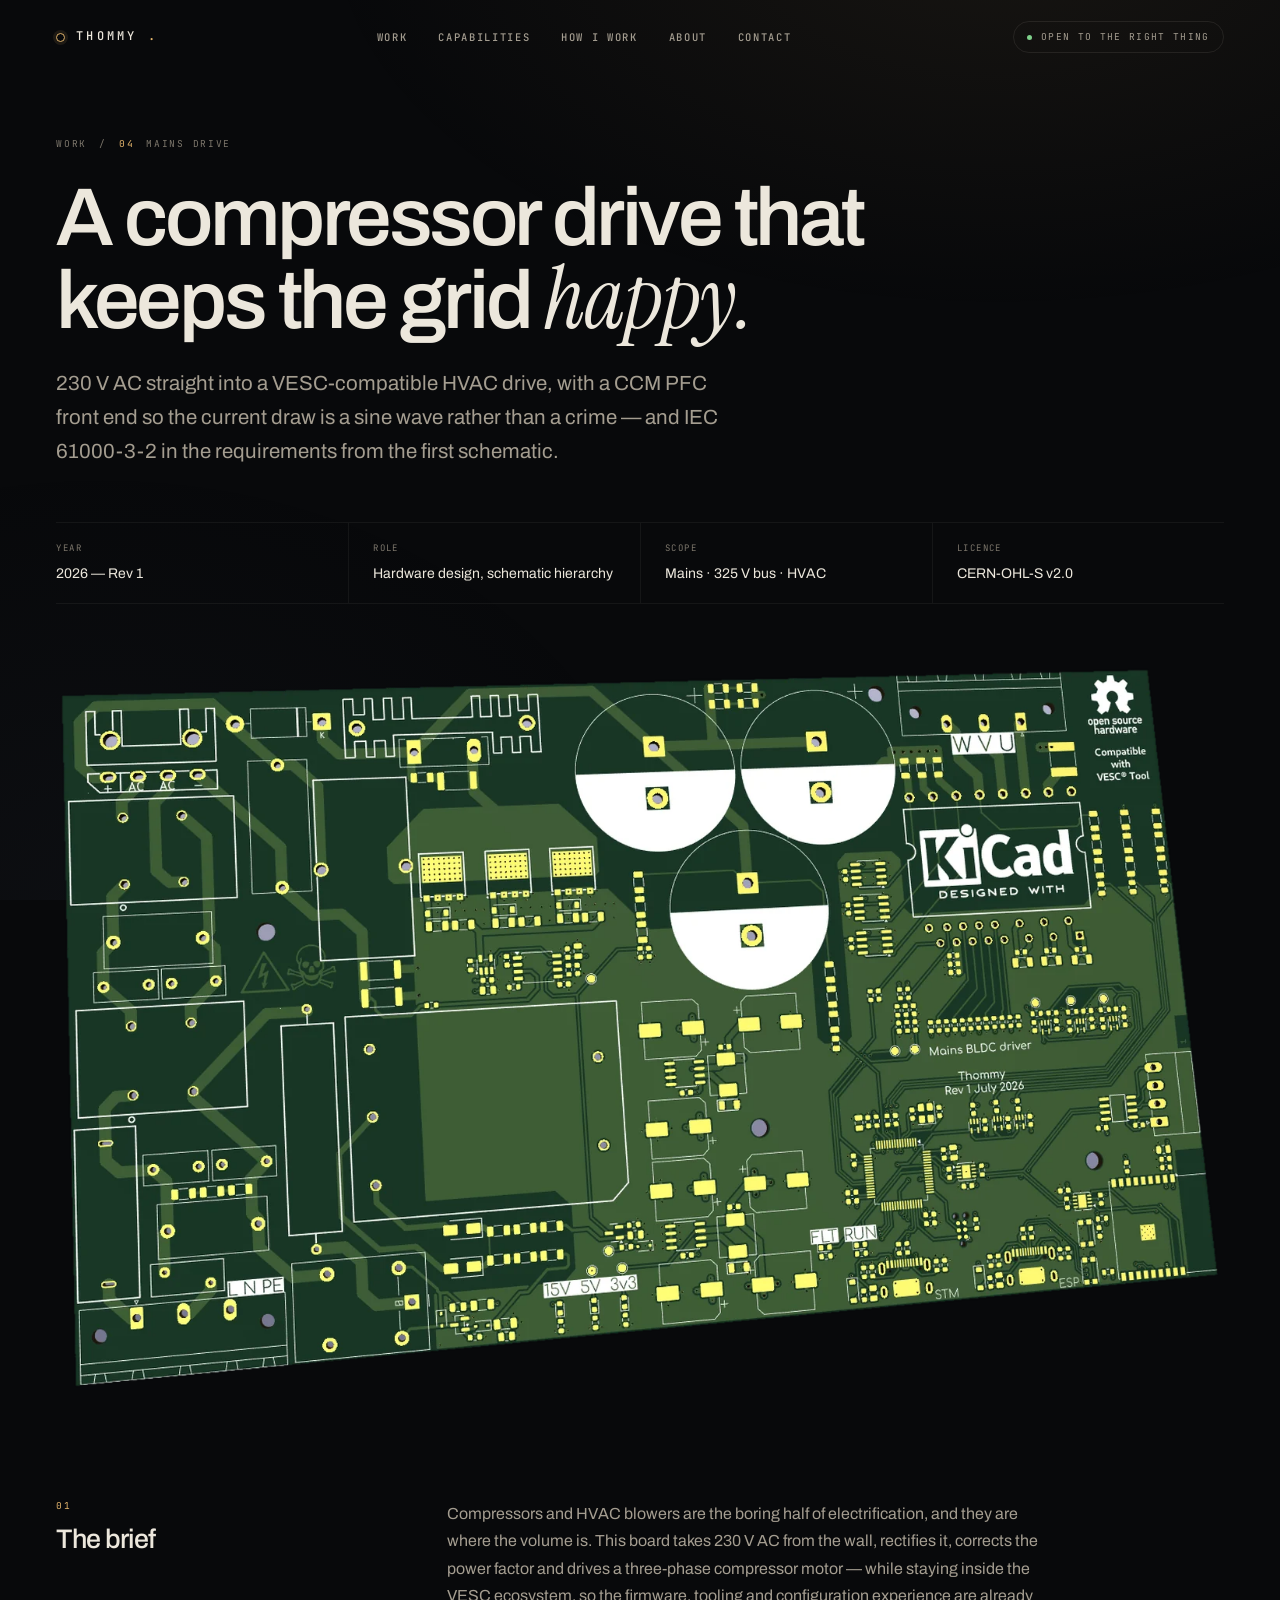
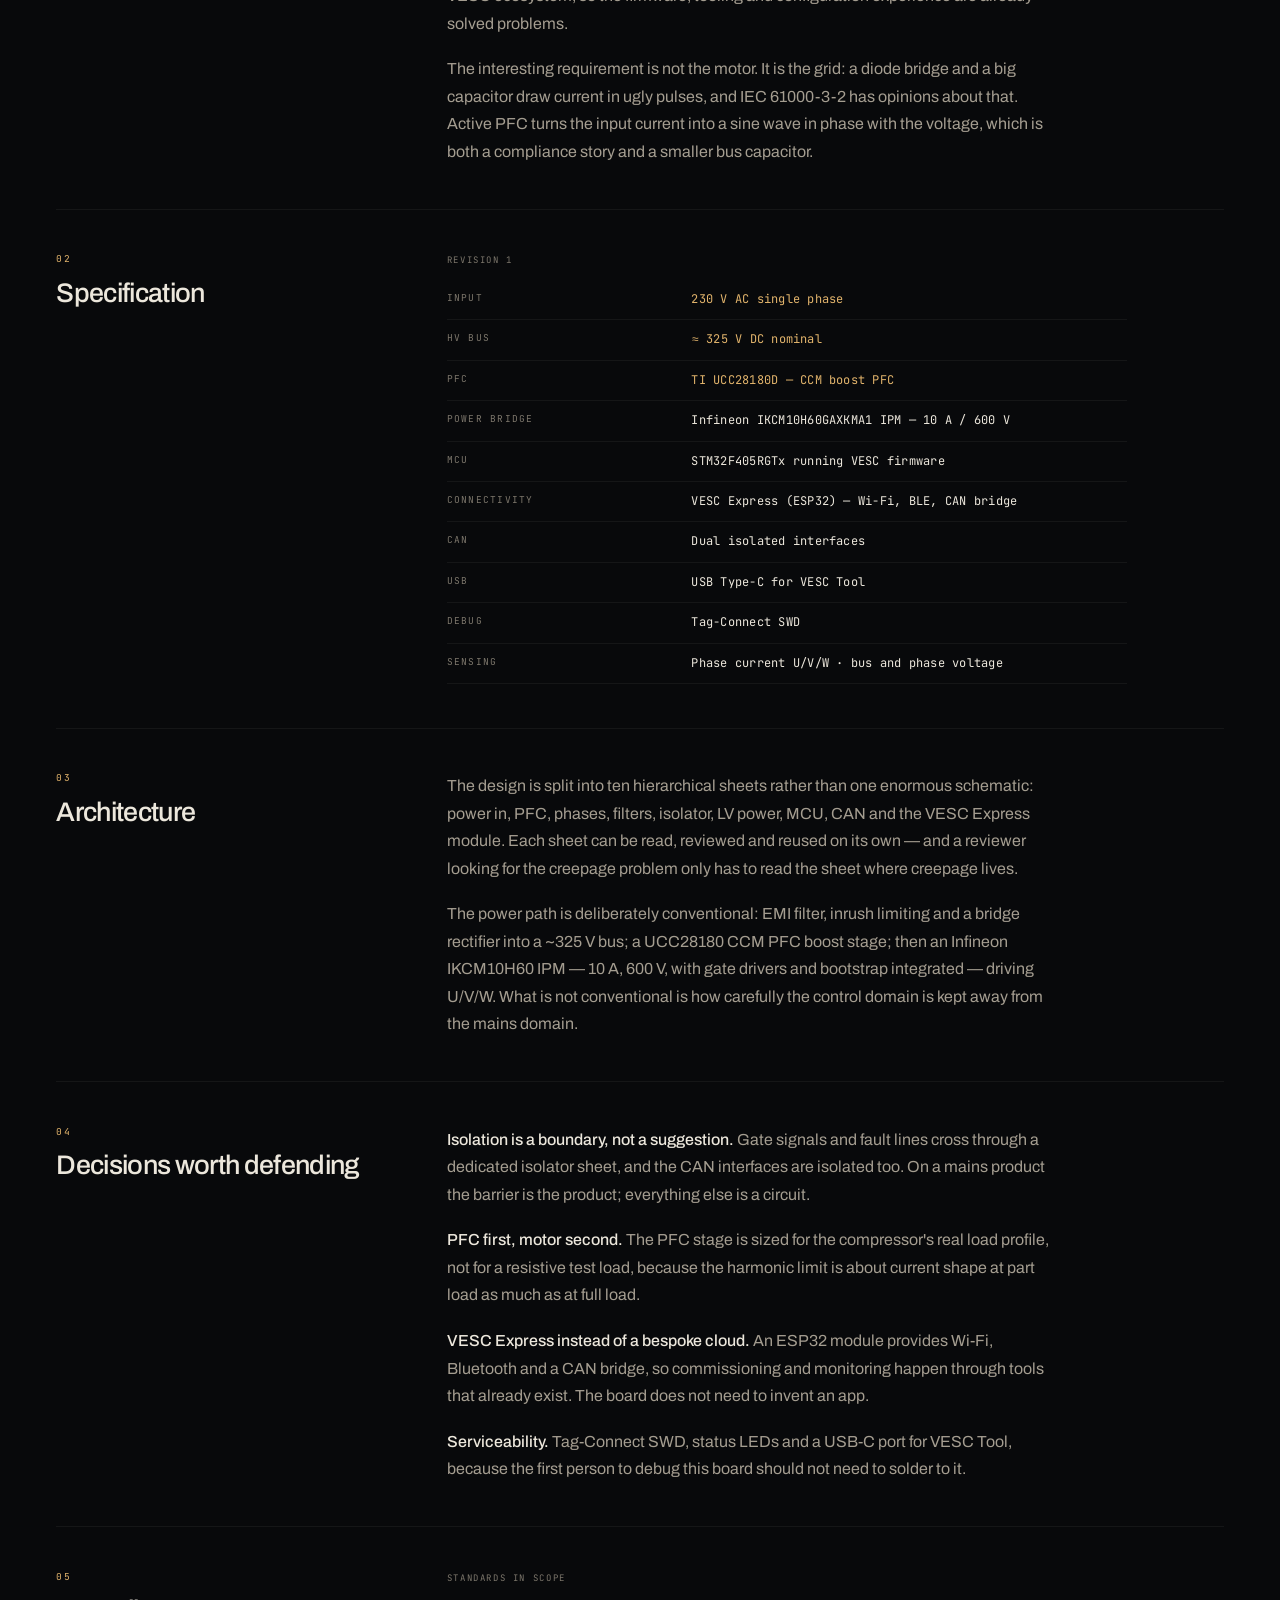
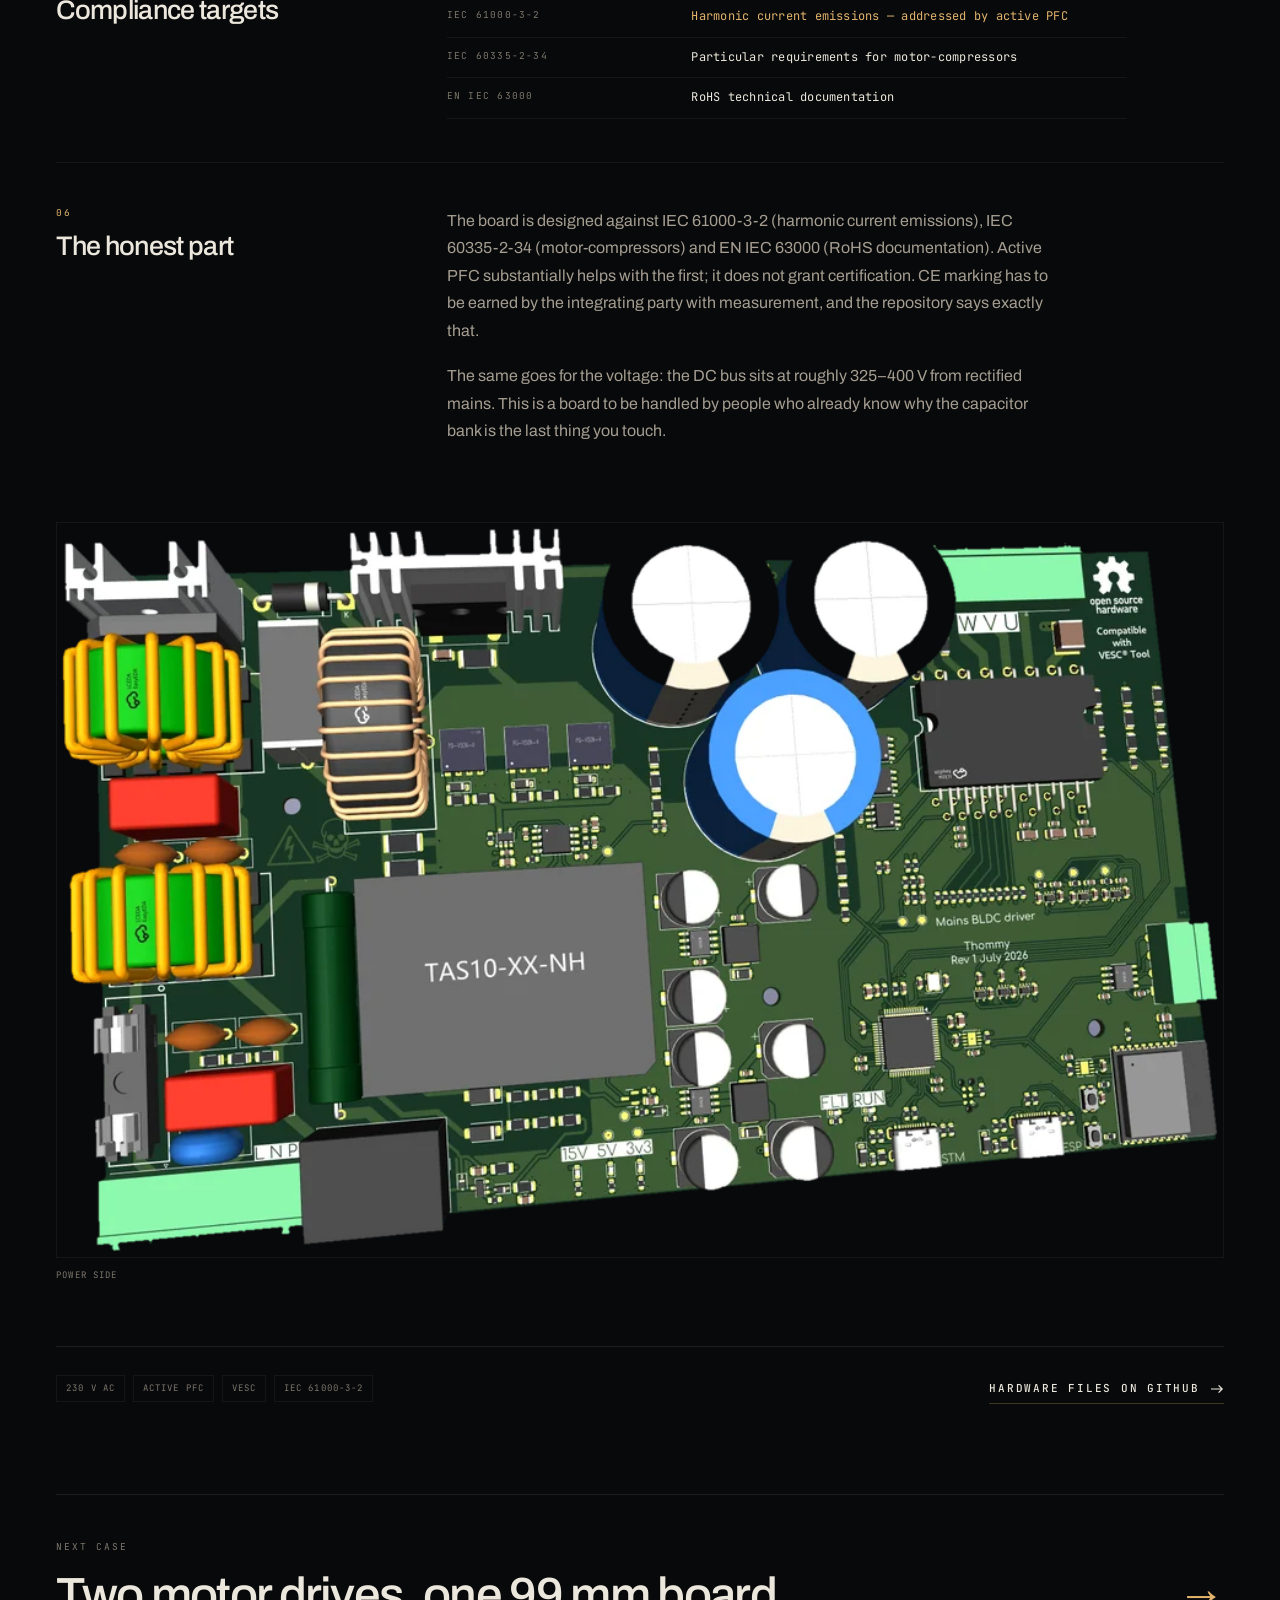
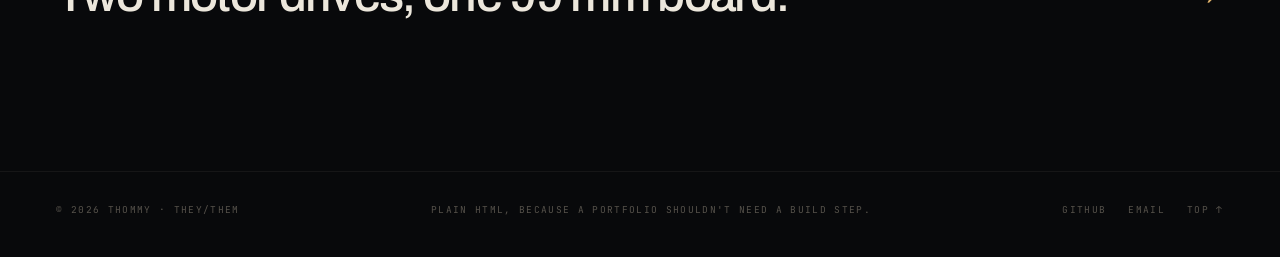
==== projects/compressor-controller.html @ ad559c2b "Build the portfolio: obsidian & gold, six case studies Static GitHub Pages site with a single design" ====
<!DOCTYPE html>
<html lang="en">
<head>
<meta charset="utf-8">
<meta name="viewport" content="width=device-width, initial-scale=1">
<title>CompressorController — 230 V AC VESC-compatible HVAC drive · Thommy</title>
<meta name="description" content="A mains-powered, VESC-compatible three-phase motor driver with active PFC, isolated gate signals and dual isolated CAN, designed against IEC 61000-3-2.">
<meta name="author" content="Thommy">
<meta name="theme-color" content="#08090b">
<meta property="og:type" content="article">
<meta property="og:title" content="CompressorController — 230 V AC VESC-compatible HVAC drive · Thommy">
<meta property="og:description" content="A mains-powered, VESC-compatible three-phase motor driver with active PFC, isolated gate signals and dual isolated CAN, designed against IEC 61000-3-2.">
<meta property="og:image" content="../assets/img/ganymede-iso-1100.webp">
<meta name="twitter:card" content="summary_large_image">
<link rel="icon" href="../assets/favicon.svg" type="image/svg+xml">
<link rel="preload" href="../assets/fonts/Archivo-100_900-normal.woff2" as="font" type="font/woff2" crossorigin>
<link rel="preload" href="../assets/fonts/JetBrainsMono-400-normal.woff2" as="font" type="font/woff2" crossorigin>
<link rel="stylesheet" href="../assets/css/style.css">
<script>document.documentElement.classList.add("js");</script>
</head>
<body>
<a class="skip" href="#body">Skip to the content</a>

<header class="site-head" data-stuck="false" data-open="false">
  <div class="wrap head-inner">
    <a class="brand" href="../index.html" aria-label="Thommy, home">
      <span class="via" aria-hidden="true"></span>
      Thommy<span class="dot">.</span>
    </a>
      <nav class="nav" id="primary-nav" aria-label="Primary">
        <a href="../index.html#work">Work</a>
        <a href="../index.html#capabilities">Capabilities</a>
        <a href="../index.html#process">How I work</a>
        <a href="../index.html#about">About</a>
        <a href="../index.html#contact">Contact</a>
      </nav>
    <span class="head-status"><span class="pulse" aria-hidden="true"></span>Open to the right thing</span>
    <button class="nav-toggle" aria-label="Menu" aria-expanded="false" aria-controls="primary-nav">
      <span aria-hidden="true"></span>
    </button>
  </div>
</header>

<main id="top" class="case-hero">
  <div class="wrap">
    <p class="crumb"><a href="../index.html#work">Work</a> <span aria-hidden="true">/</span> <i>04</i> <span>Mains drive</span></p>
    <h1>A compressor drive that<br>keeps the grid <em class="serif">happy.</em></h1>
    <p class="lede">230 V AC straight into a VESC-compatible HVAC drive, with a CCM PFC front end so the current draw is a sine wave rather than a crime — and IEC 61000-3-2 in the requirements from the first schematic.</p>
    <dl class="case-meta">
        <div><dt>Year</dt><dd>2026 — Rev 1</dd></div>
        <div><dt>Role</dt><dd>Hardware design, schematic hierarchy</dd></div>
        <div><dt>Scope</dt><dd>Mains · 325 V bus · HVAC</dd></div>
        <div><dt>Licence</dt><dd>CERN-OHL-S v2.0</dd></div>
    </dl>
  </div>
  <div class="wrap case-hero-media">
    <img src="../assets/img/compressor-front-950.webp"
             srcset="../assets/img/compressor-front-950.webp 950w, ../assets/img/compressor-front-1500.webp 1500w"
             sizes="(max-width: 860px) 92vw, 84vw" width="1500" height="935" alt="The compressor controller: green PCB with an intelligent power module, PFC inductor, film capacitors and a large bus capacitor bank." loading="lazy">
  </div>

  <div class="wrap case-body" id="body">

      <section class="case-grid" data-reveal>
        <h2><span class="n">01</span>The brief</h2>
        <div class="prose">

          <p>Compressors and HVAC blowers are the boring half of electrification, and they are where the volume is. This board takes 230 V AC from the wall, rectifies it, corrects the power factor and drives a three-phase compressor motor — while staying inside the VESC ecosystem, so the firmware, tooling and configuration experience are already solved problems.</p>
          <p>The interesting requirement is not the motor. It is the grid: a diode bridge and a big capacitor draw current in ugly pulses, and IEC 61000-3-2 has opinions about that. Active PFC turns the input current into a sine wave in phase with the voltage, which is both a compliance story and a smaller bus capacitor.</p>
        
        </div>
      </section>
      <section class="case-grid" data-reveal>
        <h2><span class="n">02</span>Specification</h2>
        <div>
          <table class="table">
            <caption>Revision 1</caption>
            <tbody>
            <tr><th scope="row">Input</th><td class="num">230 V AC single phase</td></tr>
            <tr><th scope="row">HV bus</th><td class="num">≈ 325 V DC nominal</td></tr>
            <tr><th scope="row">PFC</th><td class="num">TI UCC28180D — CCM boost PFC</td></tr>
            <tr><th scope="row">Power bridge</th><td>Infineon IKCM10H60GAXKMA1 IPM — 10 A / 600 V</td></tr>
            <tr><th scope="row">MCU</th><td>STM32F405RGTx running VESC firmware</td></tr>
            <tr><th scope="row">Connectivity</th><td>VESC Express (ESP32) — Wi-Fi, BLE, CAN bridge</td></tr>
            <tr><th scope="row">CAN</th><td>Dual isolated interfaces</td></tr>
            <tr><th scope="row">USB</th><td>USB Type-C for VESC Tool</td></tr>
            <tr><th scope="row">Debug</th><td>Tag-Connect SWD</td></tr>
            <tr><th scope="row">Sensing</th><td>Phase current U/V/W · bus and phase voltage</td></tr>
            </tbody>
          </table>
        </div>
      </section>
      <section class="case-grid" data-reveal>
        <h2><span class="n">03</span>Architecture</h2>
        <div class="prose">

          <p>The design is split into ten hierarchical sheets rather than one enormous schematic: power in, PFC, phases, filters, isolator, LV power, MCU, CAN and the VESC Express module. Each sheet can be read, reviewed and reused on its own — and a reviewer looking for the creepage problem only has to read the sheet where creepage lives.</p>
          <p>The power path is deliberately conventional: EMI filter, inrush limiting and a bridge rectifier into a ~325 V bus; a UCC28180 CCM PFC boost stage; then an Infineon IKCM10H60 IPM — 10 A, 600 V, with gate drivers and bootstrap integrated — driving U/V/W. What is not conventional is how carefully the control domain is kept away from the mains domain.</p>
        
        </div>
      </section>
      <section class="case-grid" data-reveal>
        <h2><span class="n">04</span>Decisions worth defending</h2>
        <div class="prose">

          <p><strong>Isolation is a boundary, not a suggestion.</strong> Gate signals and fault lines cross through a dedicated isolator sheet, and the CAN interfaces are isolated too. On a mains product the barrier is the product; everything else is a circuit.</p>
          <p><strong>PFC first, motor second.</strong> The PFC stage is sized for the compressor's real load profile, not for a resistive test load, because the harmonic limit is about current shape at part load as much as at full load.</p>
          <p><strong>VESC Express instead of a bespoke cloud.</strong> An ESP32 module provides Wi-Fi, Bluetooth and a CAN bridge, so commissioning and monitoring happen through tools that already exist. The board does not need to invent an app.</p>
          <p><strong>Serviceability.</strong> Tag-Connect SWD, status LEDs and a USB-C port for VESC Tool, because the first person to debug this board should not need to solder to it.</p>
        
        </div>
      </section>
      <section class="case-grid" data-reveal>
        <h2><span class="n">05</span>Compliance targets</h2>
        <div>
          <table class="table">
            <caption>Standards in scope</caption>
            <tbody>
            <tr><th scope="row">IEC 61000-3-2</th><td class="num">Harmonic current emissions — addressed by active PFC</td></tr>
            <tr><th scope="row">IEC 60335-2-34</th><td>Particular requirements for motor-compressors</td></tr>
            <tr><th scope="row">EN IEC 63000</th><td>RoHS technical documentation</td></tr>
            </tbody>
          </table>
        </div>
      </section>
      <section class="case-grid" data-reveal>
        <h2><span class="n">06</span>The honest part</h2>
        <div class="prose">

          <p>The board is designed against IEC 61000-3-2 (harmonic current emissions), IEC 60335-2-34 (motor-compressors) and EN IEC 63000 (RoHS documentation). Active PFC substantially helps with the first; it does not grant certification. CE marking has to be earned by the integrating party with measurement, and the repository says exactly that.</p>
          <p>The same goes for the voltage: the DC bus sits at roughly 325–400 V from rectified mains. This is a board to be handled by people who already know why the capacitor bank is the last thing you touch.</p>
        
        </div>
      </section>
    <div class="figures">
            <figure class="figure figure--wide">
              <img src="../assets/img/compressor-back-950.webp"
                   srcset="../assets/img/compressor-back-950.webp 950w, ../assets/img/compressor-back-1500.webp 1500w"
                   sizes="(max-width: 860px) 92vw, 60vw" width="1500" height="944" alt="The power side: PFC inductor, film capacitors, IPM heatspreader and the bus capacitor bank." loading="lazy">
              <figcaption>Power side</figcaption>
            </figure>
    </div>

    <div class="case-foot">
      <div class="tags"><span class="tag">230 V AC</span><span class="tag">Active PFC</span><span class="tag">VESC</span><span class="tag">IEC 61000-3-2</span></div>
      <div><a class="arrow" href="https://github.com/NovaPrime18/CompressorController" target="_blank" rel="noopener">Hardware files on GitHub <svg width="14" height="10" viewBox="0 0 14 10" fill="none" aria-hidden="true"><path d="M1 5h11M8.6 1.4 12.2 5l-3.6 3.6" stroke="currentColor" stroke-width="1.2"/></svg></a></div>
    </div>
  </div>

  <div class="wrap">
    <a class="next-case" href="twin-gan.html">
      <span class="k">Next case</span>
      <span class="t"><span>Two motor drives, one 99 mm board.</span><span aria-hidden="true">→</span></span>
    </a>
  </div>
</main>

<footer class="site-foot">
  <div class="wrap foot-inner">
    <span>© 2026 Thommy · they/them</span>
    <span>Plain HTML, because a portfolio shouldn't need a build step.</span>
    <nav class="foot-links" aria-label="Footer">
      <a href="https://github.com/NovaPrime18" target="_blank" rel="noopener">GitHub</a>
      <a href="mailto:novaprime18@gmail.com">Email</a>
      <a href="#top">Top ↑</a>
    </nav>
  </div>
</footer>

<script src="../assets/js/main.js" defer></script>
</body>
</html>
---- assets/css/style.css ----
/* ==========================================================================
   Thommy — power electronics portfolio
   Obsidian & gold. Plain CSS, no build step.
   ========================================================================== */

@font-face {
  font-family: "Archivo";
  src: url("../fonts/Archivo-100_900-normal.woff2") format("woff2");
  font-weight: 100 900;
  font-style: normal;
  font-display: swap;
}
@font-face {
  font-family: "Instrument Serif";
  src: url("../fonts/InstrumentSerif-400-italic.woff2") format("woff2");
  font-weight: 400;
  font-style: italic;
  font-display: swap;
}
@font-face {
  font-family: "JetBrains Mono";
  src: url("../fonts/JetBrainsMono-400-normal.woff2") format("woff2");
  font-weight: 400;
  font-style: normal;
  font-display: swap;
}
@font-face {
  font-family: "JetBrains Mono";
  src: url("../fonts/JetBrainsMono-500-normal.woff2") format("woff2");
  font-weight: 500;
  font-style: normal;
  font-display: swap;
}

/* ---- tokens ------------------------------------------------------------- */
:root {
  --ink: #08090b;
  --ink-2: #0b0d11;
  --panel: #0e1116;
  --panel-2: #12161c;
  --text: #ece7dc;
  --muted: #a49d90;
  --dim: #7d776c;
  --gold: #e2b46c;
  --gold-hi: #f7e3b6;
  --gold-lo: #a8793a;
  --line: rgba(236, 231, 220, 0.09);
  --line-2: rgba(236, 231, 220, 0.06);
  --line-gold: rgba(226, 180, 108, 0.26);

  --sans: "Archivo", "Helvetica Neue", Helvetica, Arial, sans-serif;
  --serif: "Instrument Serif", "Iowan Old Style", Georgia, serif;
  --mono: "JetBrains Mono", ui-monospace, "SF Mono", Menlo, Consolas, monospace;

  --wrap: 1280px;
  --pad: clamp(20px, 4.4vw, 60px);
  --section: clamp(64px, 8.2vw, 108px);
  --ease: cubic-bezier(0.22, 0.61, 0.24, 1);
}

/* ---- reset -------------------------------------------------------------- */
*,
*::before,
*::after { box-sizing: border-box; }

html {
  -webkit-text-size-adjust: 100%;
  scroll-behavior: smooth;
  scroll-padding-top: 96px;
}

body {
  margin: 0;
  background: var(--ink);
  color: var(--text);
  font-family: var(--sans);
  font-size: 17px;
  line-height: 1.62;
  font-weight: 400;
  -webkit-font-smoothing: antialiased;
  text-rendering: optimizeLegibility;
  overflow-x: hidden;
}

/* faint warm vignette so the black never reads as flat #000 */
body::before {
  content: "";
  position: fixed;
  inset: 0;
  pointer-events: none;
  z-index: 0;
  background:
    radial-gradient(1100px 620px at 78% -8%, rgba(226, 180, 108, 0.07), transparent 62%),
    radial-gradient(900px 700px at 8% 102%, rgba(120, 132, 160, 0.05), transparent 65%);
}

img { display: block; max-width: 100%; height: auto; }
a { color: inherit; text-decoration: none; }
button { font: inherit; color: inherit; background: none; border: 0; cursor: pointer; }

::selection { background: rgba(226, 180, 108, 0.28); color: #fff; }

:focus-visible {
  outline: 1px solid var(--gold);
  outline-offset: 4px;
}

/* ---- layout ------------------------------------------------------------- */
.wrap {
  width: 100%;
  max-width: calc(var(--wrap) + var(--pad) * 2);
  margin-inline: auto;
  padding-inline: var(--pad);
  position: relative;
  z-index: 1;
}

.skip {
  position: absolute;
  left: -9999px;
  top: 0;
  padding: 12px 18px;
  background: var(--gold);
  color: #130d03;
  z-index: 100;
  font: 500 12px/1 var(--mono);
  letter-spacing: 0.1em;
  text-transform: uppercase;
}
.skip:focus { left: 12px; top: 12px; }

/* ---- type --------------------------------------------------------------- */
.eyebrow {
  display: flex;
  align-items: center;
  gap: 12px;
  margin: 0;
  font-family: var(--mono);
  font-size: 10.5px;
  font-weight: 500;
  letter-spacing: 0.2em;
  text-transform: uppercase;
  color: var(--gold);
}
.eyebrow .dash {
  width: 26px;
  height: 1px;
  background: var(--line-gold);
  flex: none;
}

h1,
.h1 {
  margin: 0;
  font-size: clamp(3.1rem, 8.6vw, 8.2rem);
  line-height: 0.9;
  font-weight: 560;
  letter-spacing: -0.045em;
}

h2,
.h2 {
  margin: 0;
  font-size: clamp(2.1rem, 4.4vw, 3.9rem);
  line-height: 1.02;
  font-weight: 540;
  letter-spacing: -0.035em;
}

h3,
.h3 {
  margin: 0;
  font-size: clamp(1.55rem, 2.5vw, 2.3rem);
  line-height: 1.08;
  font-weight: 540;
  letter-spacing: -0.028em;
}

.serif {
  font-family: var(--serif);
  font-style: italic;
  font-weight: 400;
  letter-spacing: -0.01em;
}
.h1 .serif,
.h2 .serif,
.case-hero h1 .serif { font-size: 1.05em; }

.lede {
  margin: 0;
  color: var(--muted);
  font-size: clamp(1rem, 1.35vw, 1.15rem);
  line-height: 1.66;
  max-width: 56ch;
}

.mono {
  font-family: var(--mono);
  font-size: 11px;
  letter-spacing: 0.14em;
  text-transform: uppercase;
  color: var(--dim);
}

/* ---- links & buttons ---------------------------------------------------- */
.arrow {
  display: inline-flex;
  align-items: center;
  gap: 10px;
  font-family: var(--mono);
  font-size: 11px;
  font-weight: 500;
  letter-spacing: 0.16em;
  text-transform: uppercase;
  color: var(--text);
  padding-bottom: 5px;
  border-bottom: 1px solid var(--line-gold);
  transition: color 0.35s var(--ease), border-color 0.35s var(--ease);
}
.arrow svg { transition: transform 0.35s var(--ease); }
.arrow:hover { color: var(--gold-hi); border-color: var(--gold); }
.arrow:hover svg { transform: translateX(4px); }

.btn {
  display: inline-flex;
  align-items: center;
  gap: 14px;
  padding: 15px 24px;
  font-family: var(--mono);
  font-size: 11px;
  font-weight: 500;
  letter-spacing: 0.16em;
  text-transform: uppercase;
  border: 1px solid var(--line-gold);
  color: var(--text);
  background: linear-gradient(180deg, rgba(226, 180, 108, 0.09), rgba(226, 180, 108, 0.02));
  transition: border-color 0.35s var(--ease), background 0.35s var(--ease), color 0.35s var(--ease);
}
.btn:hover {
  border-color: var(--gold);
  background: linear-gradient(180deg, rgba(226, 180, 108, 0.18), rgba(226, 180, 108, 0.05));
  color: var(--gold-hi);
}
.btn--ghost {
  border-color: var(--line);
  background: transparent;
  color: var(--muted);
}
.btn--ghost:hover { border-color: var(--line-gold); color: var(--text); background: rgba(226, 180, 108, 0.04); }

/* ---- header ------------------------------------------------------------- */
.site-head {
  position: fixed;
  inset: 0 0 auto 0;
  z-index: 50;
  transition: background 0.4s var(--ease), border-color 0.4s var(--ease), backdrop-filter 0.4s;
  border-bottom: 1px solid transparent;
}
.site-head[data-stuck="true"] {
  background: rgba(8, 9, 11, 0.78);
  backdrop-filter: blur(14px) saturate(120%);
  -webkit-backdrop-filter: blur(14px) saturate(120%);
  border-bottom-color: var(--line-2);
}
.head-inner {
  display: flex;
  align-items: center;
  justify-content: space-between;
  gap: 24px;
  height: 74px;
}
.brand {
  display: inline-flex;
  align-items: center;
  gap: 11px;
  font-family: var(--mono);
  font-size: 12px;
  font-weight: 500;
  letter-spacing: 0.26em;
  text-transform: uppercase;
  color: var(--text);
}
.brand .via {
  width: 9px;
  height: 9px;
  border-radius: 50%;
  border: 1.5px solid var(--gold);
  box-shadow: 0 0 0 3px rgba(226, 180, 108, 0.1);
  flex: none;
}
.brand span.dot { color: var(--gold); letter-spacing: 0; }

.nav {
  display: flex;
  align-items: center;
  gap: clamp(18px, 2.4vw, 34px);
}
.nav a {
  font-family: var(--mono);
  font-size: 10.5px;
  font-weight: 500;
  letter-spacing: 0.16em;
  text-transform: uppercase;
  color: var(--muted);
  transition: color 0.3s var(--ease);
  position: relative;
}
.nav a::after {
  content: "";
  position: absolute;
  left: 0;
  right: 100%;
  bottom: -6px;
  height: 1px;
  background: var(--gold);
  transition: right 0.35s var(--ease);
}
.nav a:hover { color: var(--text); }
.nav a:hover::after { right: 0; }

.head-status {
  display: inline-flex;
  align-items: center;
  gap: 9px;
  padding: 7px 13px;
  border: 1px solid var(--line);
  border-radius: 999px;
  font-family: var(--mono);
  font-size: 9.5px;
  letter-spacing: 0.14em;
  text-transform: uppercase;
  color: var(--muted);
  white-space: nowrap;
}
.head-status .pulse {
  width: 5px;
  height: 5px;
  border-radius: 50%;
  background: #7fd18b;
  box-shadow: 0 0 0 0 rgba(127, 209, 139, 0.6);
  animation: pulse 3.2s infinite;
  flex: none;
}
@keyframes pulse {
  0% { box-shadow: 0 0 0 0 rgba(127, 209, 139, 0.5); }
  70% { box-shadow: 0 0 0 7px rgba(127, 209, 139, 0); }
  100% { box-shadow: 0 0 0 0 rgba(127, 209, 139, 0); }
}

.nav-toggle {
  display: none;
  width: 40px;
  height: 40px;
  align-items: center;
  justify-content: center;
  border: 1px solid var(--line);
}
.nav-toggle span {
  display: block;
  width: 16px;
  height: 1px;
  background: var(--text);
  position: relative;
}
.nav-toggle span::before,
.nav-toggle span::after {
  content: "";
  position: absolute;
  left: 0;
  width: 16px;
  height: 1px;
  background: var(--text);
}
.nav-toggle span::before { top: -5px; }
.nav-toggle span::after { top: 5px; }

/* ---- hero --------------------------------------------------------------- */
.hero {
  position: relative;
  padding-top: clamp(110px, 15vh, 150px);
  padding-bottom: clamp(40px, 6vw, 70px);
  overflow: clip;
}
.hero-grid {
  display: grid;
  grid-template-columns: minmax(0, 1.02fr) minmax(0, 0.98fr);
  align-items: center;
  gap: clamp(30px, 5vw, 70px);
}
.hero-copy { position: relative; z-index: 2; }
.hero h1 { margin-top: clamp(22px, 3vw, 34px); }
.hero h1 .line { display: block; }
.hero .lede {
  margin-top: clamp(24px, 3vw, 34px);
  max-width: 44ch;
  color: #b6afa2;
}
.hero-cta {
  display: flex;
  flex-wrap: wrap;
  align-items: center;
  gap: 14px;
  margin-top: clamp(30px, 3.6vw, 42px);
}
.hero-note {
  margin-top: clamp(34px, 4vw, 48px);
  display: flex;
  align-items: center;
  gap: 14px;
  font-family: var(--mono);
  font-size: 10px;
  letter-spacing: 0.16em;
  text-transform: uppercase;
  color: var(--dim);
}
.hero-note { flex-wrap: wrap; row-gap: 8px; }
.hero-note .bar { width: 1px; height: 24px; background: var(--line); }

.hero-art {
  position: relative;
  min-width: 0;
  width: 100%;
  isolation: isolate;
}
.hero-art::before {
  content: "";
  position: absolute;
  inset: -6% -10%;
  background:
    radial-gradient(closest-side at 56% 44%, rgba(226, 180, 108, 0.16), transparent 70%),
    radial-gradient(closest-side at 40% 70%, rgba(90, 120, 160, 0.10), transparent 72%);
  filter: blur(18px);
  z-index: -1;
}
.hero-art img {
  width: 100%;
  max-width: min(640px, 100%);
  height: auto;
  margin-inline: auto;
  filter: saturate(1.06) contrast(1.05) drop-shadow(0 40px 70px rgba(0, 0, 0, 0.6));
  animation: float 14s ease-in-out infinite;
}
@keyframes float {
  0%, 100% { transform: translate3d(0, 0, 0) rotate(-0.3deg); }
  50% { transform: translate3d(0, -12px, 0) rotate(0.4deg); }
}
.hero-art-wrap {
  display: grid;
  min-width: 0;
  align-self: center;
  width: 100%;
}
.hero-caption {
  display: flex;
  justify-content: space-between;
  gap: 16px;
  margin: 14px 0 0;
  padding-top: 12px;
  border-top: 1px solid var(--line-2);
  font-family: var(--mono);
  font-size: 9px;
  letter-spacing: 0.14em;
  text-transform: uppercase;
  color: var(--dim);
}
.hero-caption b { color: var(--gold); font-weight: 500; }

/* ---- parts strip -------------------------------------------------------- */
.parts {
  border-top: 1px solid var(--line-2);
  border-bottom: 1px solid var(--line-2);
  padding: 16px 0;
  overflow: hidden;
  margin-top: clamp(30px, 5vw, 56px);
}
.parts-track {
  display: flex;
  gap: 0;
  width: max-content;
  animation: slide 46s linear infinite;
}
  .parts-track span {
  font-family: var(--mono);
  font-size: 10px;
  letter-spacing: 0.2em;
  text-transform: uppercase;
  color: #6d675d;
  padding: 0 26px;
  position: relative;
  white-space: nowrap;
}
.parts-track span::after {
  content: "";
  position: absolute;
  right: 0;
  top: 50%;
  width: 3px;
  height: 3px;
  background: var(--line-gold);
  border-radius: 50%;
  transform: translateY(-50%);
}
.parts:hover .parts-track { animation-play-state: paused; }
@keyframes slide {
  from { transform: translateX(0); }
  to { transform: translateX(-50%); }
}

/* ---- stats -------------------------------------------------------------- */
.stats {
  display: grid;
  grid-template-columns: repeat(4, 1fr);
  border-bottom: 1px solid var(--line-2);
}
.stat {
  padding: clamp(26px, 3.4vw, 40px) 0 clamp(26px, 3.4vw, 40px) clamp(14px, 2vw, 26px);
  border-left: 1px solid var(--line-2);
  display: grid;
  gap: 8px;
  align-content: start;
}
.stat:first-child { border-left: 0; padding-left: 0; }
.stat b {
  font-size: clamp(2rem, 3.6vw, 3.1rem);
  line-height: 1;
  font-weight: 520;
  letter-spacing: -0.04em;
  color: var(--text);
}
.stat b .u {
  font-size: 0.42em;
  letter-spacing: 0.02em;
  color: var(--gold);
  margin-left: 4px;
  font-weight: 500;
}
.stat span {
  font-family: var(--mono);
  font-size: 9.5px;
  letter-spacing: 0.16em;
  text-transform: uppercase;
  color: var(--dim);
}

/* ---- section chrome ----------------------------------------------------- */
.section { padding-block: var(--section); position: relative; }
.sec-head {
  display: grid;
  grid-template-columns: auto 1fr auto;
  align-items: baseline;
  gap: clamp(16px, 3vw, 40px);
  padding-top: 20px;
  border-top: 1px solid var(--line);
  margin-bottom: clamp(22px, 3vw, 38px);
}
.sec-num {
  font-family: var(--mono);
  font-size: 10px;
  letter-spacing: 0.2em;
  color: var(--gold);
}
.sec-note {
  font-family: var(--mono);
  font-size: 9.5px;
  letter-spacing: 0.16em;
  text-transform: uppercase;
  color: var(--dim);
  text-align: right;
}

/* ---- projects ----------------------------------------------------------- */
.project {
  display: grid;
  grid-template-columns: repeat(12, 1fr);
  gap: clamp(20px, 4vw, 60px);
  align-items: center;
  padding-block: clamp(22px, 3vw, 38px);
}
.project + .project { border-top: 1px solid var(--line-2); }

.project:nth-of-type(odd) .project-media { grid-column: 1 / span 7; }
.project:nth-of-type(even) .project-media { order: 2; grid-column: 6 / span 7; }
.project-media {
  min-width: 0;
  grid-column: 1 / span 7;
  position: relative;
  display: block;
  align-self: center;
}
.project:nth-of-type(odd) .project-body { grid-column: 8 / span 5; }
.project:nth-of-type(even) .project-body { grid-column: 1 / span 5; }

.project-media::before {
  content: "";
  position: absolute;
  inset: 4% 2%;
  background: radial-gradient(closest-side at 50% 52%, rgba(226, 180, 108, 0.13), transparent 72%);
  filter: blur(14px);
  z-index: -1;
  opacity: 0.75;
  transition: opacity 0.6s var(--ease), transform 0.6s var(--ease);
}
.project-media img {
  width: 100%;
  height: auto;
  transition: transform 0.75s var(--ease), filter 0.6s var(--ease);
  filter: saturate(1.02) drop-shadow(0 26px 46px rgba(0, 0, 0, 0.55));
}
.project-media:hover img { transform: scale(1.028); filter: saturate(1.08) brightness(1.04); }
.project-media:hover::before { opacity: 1; transform: scale(1.04); }
.project-media--mask img {
  -webkit-mask-image: radial-gradient(ellipse 68% 66% at 50% 50%, #000 52%, transparent 84%);
  mask-image: radial-gradient(ellipse 68% 66% at 50% 50%, #000 52%, transparent 84%);
}

.project-body { grid-column: 8 / span 5; position: relative; min-width: 0; }
.project-index {
  display: flex;
  align-items: center;
  gap: 14px;
  font-family: var(--mono);
  font-size: 9.5px;
  letter-spacing: 0.18em;
  text-transform: uppercase;
  color: var(--dim);
  margin-bottom: 18px;
}
.project-index i {
  font-style: normal;
  color: var(--gold);
}
.project-index .rule { flex: 1; height: 1px; background: var(--line-2); }

.project h3 { margin: 0 0 16px; }
.project h3 a {
  background-image: linear-gradient(var(--gold), var(--gold));
  background-repeat: no-repeat;
  background-size: 0% 1px;
  background-position: 0 100%;
  transition: background-size 0.5s var(--ease);
}
.project:hover h3 a { background-size: 100% 1px; }

.project p {
  margin: 0 0 22px;
  color: var(--muted);
  font-size: 15.5px;
  line-height: 1.62;
  max-width: 42ch;
}

.spec-line {
  display: flex;
  flex-wrap: wrap;
  gap: 0;
  margin: 0 0 24px;
  padding: 0;
  list-style: none;
  border-top: 1px solid var(--line-2);
}
.spec-line li {
  font-family: var(--mono);
  font-size: 10px;
  letter-spacing: 0.1em;
  text-transform: uppercase;
  color: var(--muted);
  padding: 11px 14px 11px 0;
  margin-right: 14px;
  border-bottom: 1px solid transparent;
  position: relative;
}
.spec-line li + li { border-left: 1px solid var(--line-2); padding-left: 14px; }
.spec-line b { color: var(--gold); font-weight: 500; }

/* ---- also on the bench -------------------------------------------------- */
.also {
  margin-top: 0;
  display: grid;
  grid-template-columns: 1fr 1fr;
  gap: clamp(18px, 3vw, 34px);
  margin-top: clamp(36px, 5vw, 60px);
}
.card {
  position: relative;
  display: grid;
  grid-template-rows: auto 1fr;
  border: 1px solid var(--line-2);
  background: linear-gradient(180deg, rgba(255, 255, 255, 0.018), transparent 40%);
  transition: border-color 0.45s var(--ease), background 0.45s var(--ease);
  overflow: hidden;
}
.card:hover { border-color: var(--line-gold); background: linear-gradient(180deg, rgba(226, 180, 108, 0.05), transparent 45%); }
.card-media {
  position: relative;
  aspect-ratio: 1 / 1;
  overflow: hidden;
}
.card-media img {
  position: absolute;
  inset: 0;
  width: 100%;
  height: 100%;
  object-fit: contain;
  padding: clamp(16px, 2.6vw, 34px);
  transition: transform 0.7s var(--ease);
}

.also-head {
  display: flex;
  align-items: center;
  gap: 18px;
  margin-top: clamp(34px, 4.6vw, 58px);
  padding-top: 22px;
  border-top: 1px solid var(--line);
  font-family: var(--mono);
  font-size: 9.5px;
  letter-spacing: 0.2em;
  text-transform: uppercase;
  color: var(--dim);
}
.also-head::after {
  content: "";
  flex: 1;
  height: 1px;
  background: var(--line-2);
}
.card:hover .card-media img { transform: scale(1.04); }
.card-body { padding: clamp(20px, 2.4vw, 30px); display: grid; gap: 12px; align-content: start; }
.card-body h3 { font-size: clamp(1.3rem, 1.9vw, 1.65rem); }
.card-body p { margin: 0; color: var(--muted); font-size: 14.5px; line-height: 1.6; }
.card-tags { display: flex; flex-wrap: wrap; gap: 8px; margin-top: 4px; }
.tag {
  font-family: var(--mono);
  font-size: 9px;
  letter-spacing: 0.12em;
  text-transform: uppercase;
  color: var(--dim);
  padding: 5px 9px;
  border: 1px solid var(--line-2);
}
.card .arrow { justify-self: start; margin-top: 6px; }

/* ---- capabilities ------------------------------------------------------- */
.caps { list-style: none; margin: 0; padding: 0; border-top: 1px solid var(--line-2); }
.caps li {
  display: grid;
  grid-template-columns: minmax(0, 0.9fr) minmax(0, 2fr);
  gap: clamp(14px, 4vw, 60px);
  padding: clamp(16px, 1.9vw, 22px) 0;
  border-bottom: 1px solid var(--line-2);
  transition: padding-left 0.4s var(--ease), background 0.4s var(--ease);
}
.caps li:hover { padding-left: 14px; background: linear-gradient(90deg, rgba(226, 180, 108, 0.05), transparent 60%); }
.caps .k {
  font-size: clamp(1.05rem, 1.5vw, 1.25rem);
  font-weight: 500;
  letter-spacing: -0.015em;
  color: var(--text);
  display: flex;
  align-items: baseline;
  gap: 12px;
}
.caps .k em {
  font-family: var(--mono);
  font-style: normal;
  font-size: 9px;
  letter-spacing: 0.14em;
  color: var(--gold);
  opacity: 0.75;
}
.caps .v { color: var(--muted); font-size: 14.5px; line-height: 1.62; max-width: 74ch; }

/* ---- process cards ------------------------------------------------------ */
.grid-2 {
  display: grid;
  grid-template-columns: 1fr 1fr;
  gap: clamp(18px, 2.6vw, 30px);
}
.note {
  position: relative;
  padding: clamp(24px, 3vw, 36px);
  border: 1px solid var(--line-2);
  background: linear-gradient(160deg, rgba(255, 255, 255, 0.022), transparent 55%);
  transition: border-color 0.4s var(--ease);
  overflow: hidden;
}
.note:hover { border-color: var(--line-gold); }
.note .num {
  font-family: var(--mono);
  font-size: 9.5px;
  letter-spacing: 0.2em;
  color: var(--gold);
  display: block;
  margin-bottom: 26px;
}
.note h3 { font-size: clamp(1.15rem, 1.7vw, 1.45rem); margin-bottom: 12px; }
.note p { margin: 0; color: var(--muted); font-size: 14.5px; line-height: 1.64; }
.note .corner {
  position: absolute;
  right: 0;
  bottom: 0;
  width: 46px;
  height: 46px;
  border-top: 1px solid var(--line-gold);
  border-left: 1px solid var(--line-gold);
  opacity: 0;
  transition: opacity 0.4s var(--ease), transform 0.4s var(--ease);
  transform: translate(12px, 12px);
}
.note:hover .corner { opacity: 1; transform: translate(0, 0); }

/* ---- about -------------------------------------------------------------- */
.about-grid {
  display: grid;
  grid-template-columns: minmax(0, 0.85fr) minmax(0, 1.15fr);
  gap: clamp(30px, 6vw, 90px);
  align-items: start;
}
.about-side { position: sticky; top: 110px; }
.about-side .h2 { margin-bottom: 22px; }
.about-body p { margin: 0 0 20px; color: var(--muted); font-size: clamp(1rem, 1.3vw, 1.08rem); line-height: 1.72; }
.about-body p strong { color: var(--text); font-weight: 500; }
.about-body p em { font-family: var(--serif); font-style: italic; font-size: 1.1em; color: var(--gold-hi); }
.about-body .sig {
  font-family: var(--mono);
  font-size: 10px;
  letter-spacing: 0.18em;
  text-transform: uppercase;
  color: var(--dim);
  margin-top: 30px;
}
.chips { display: flex; flex-wrap: wrap; gap: 9px; margin-top: 26px; }
.chip {
  font-family: var(--mono);
  font-size: 9.5px;
  letter-spacing: 0.1em;
  text-transform: uppercase;
  color: var(--muted);
  padding: 8px 12px;
  border: 1px solid var(--line-2);
  transition: color 0.3s var(--ease), border-color 0.3s var(--ease);
}
.chip:hover { color: var(--gold); border-color: var(--line-gold); }

.about-media { margin-top: 34px; position: relative; }
.about-media img { width: 100%; border: 1px solid var(--line-2); filter: brightness(1.18) contrast(1.04); }
.about-media figcaption {
  margin-top: 12px;
  font-family: var(--mono);
  font-size: 9.5px;
  letter-spacing: 0.1em;
  text-transform: uppercase;
  color: var(--dim);
}

/* ---- contact ------------------------------------------------------------ */
.contact { padding-block: clamp(90px, 12vw, 170px) 0; }
.contact-inner { border-top: 1px solid var(--line); padding-top: clamp(44px, 6vw, 80px); }
.contact h2 {
  margin: 18px 0 0;
  font-size: clamp(2.5rem, 7vw, 6.2rem);
  line-height: 0.96;
  font-weight: 540;
  letter-spacing: -0.045em;
  max-width: 18ch;
}
.contact-rows {
  display: grid;
  grid-template-columns: repeat(3, 1fr);
  gap: 0;
  margin-top: clamp(46px, 6vw, 76px);
  border-top: 1px solid var(--line-2);
}
.contact-row {
  padding: 26px 20px 26px 0;
  border-left: 1px solid var(--line-2);
  display: grid;
  gap: 12px;
  align-content: start;
}
.contact-row:first-child { border-left: 0; padding-left: 0; }
.contact-row:not(:first-child) { padding-left: clamp(16px, 2.4vw, 30px); }
.contact-row .k {
  font-family: var(--mono);
  font-size: 9.5px;
  letter-spacing: 0.18em;
  text-transform: uppercase;
  color: var(--dim);
}
.contact-row a,
.contact-row .v {
  font-size: clamp(1rem, 1.5vw, 1.2rem);
  color: var(--text);
  letter-spacing: -0.01em;
}
.contact-row a {
  display: inline-flex;
  align-items: center;
  gap: 10px;
  width: fit-content;
  background-image: linear-gradient(var(--gold), var(--gold));
  background-repeat: no-repeat;
  background-size: 0% 1px;
  background-position: 0 100%;
  padding-bottom: 3px;
  transition: background-size 0.45s var(--ease), color 0.3s var(--ease);
}
.contact-row a:hover { background-size: 100% 1px; color: var(--gold-hi); }
.copy {
  display: inline-flex;
  align-items: center;
  gap: 7px;
  font-family: var(--mono);
  font-size: 9px;
  letter-spacing: 0.12em;
  text-transform: uppercase;
  color: var(--dim);
  border: 1px solid var(--line-2);
  padding: 6px 9px;
  width: fit-content;
  transition: color 0.3s, border-color 0.3s;
}
.copy:hover { color: var(--gold); border-color: var(--line-gold); }

/* ---- footer ------------------------------------------------------------- */
.site-foot {
  margin-top: clamp(60px, 8vw, 100px);
  border-top: 1px solid var(--line-2);
  padding-block: 30px 40px;
}
.foot-inner {
  display: flex;
  flex-wrap: wrap;
  align-items: center;
  justify-content: space-between;
  gap: 18px;
  font-family: var(--mono);
  font-size: 9.5px;
  letter-spacing: 0.14em;
  text-transform: uppercase;
  color: #56524b;
}
.foot-links { display: flex; gap: 22px; }
.foot-links a { transition: color 0.3s; }
.foot-links a:hover { color: var(--gold); }

/* ==========================================================================
   case study pages
   ========================================================================== */
.case-hero { padding-top: clamp(110px, 14vh, 150px); }
.crumb {
  display: flex;
  align-items: center;
  gap: 12px;
  font-family: var(--mono);
  font-size: 9.5px;
  letter-spacing: 0.18em;
  text-transform: uppercase;
  color: var(--dim);
  margin-bottom: 28px;
}
.crumb a { transition: color 0.3s; }
.crumb a:hover { color: var(--gold); }
.crumb i { font-style: normal; color: var(--gold); }

.case-hero h1 {
  margin: 0;
  font-size: clamp(2.6rem, 6.4vw, 5.6rem);
  line-height: 0.96;
  font-weight: 550;
  letter-spacing: -0.042em;
  max-width: 20ch;
}
.case-hero .lede { margin-top: 26px; font-size: clamp(1.05rem, 1.6vw, 1.28rem); max-width: 58ch; }

.case-meta {
  display: grid;
  grid-template-columns: repeat(4, minmax(0, 1fr));
  gap: 0;
  margin-top: clamp(36px, 4.4vw, 54px);
  border-top: 1px solid var(--line-2);
  border-bottom: 1px solid var(--line-2);
}
.case-meta div {
  padding: 18px 18px 18px 0;
  border-left: 1px solid var(--line-2);
  display: grid;
  gap: 7px;
}
.case-meta div:first-child { border-left: 0; padding-left: 0; }
.case-meta div:not(:first-child) { padding-left: clamp(14px, 2vw, 24px); }
.case-meta dt {
  font-family: var(--mono);
  font-size: 9px;
  letter-spacing: 0.16em;
  text-transform: uppercase;
  color: var(--dim);
}
.case-meta dd { margin: 0; font-size: 14px; color: var(--text); }

.case-hero-media {
  margin-top: clamp(34px, 5vw, 60px);
  position: relative;
  isolation: isolate;
}
.case-hero-media::before {
  content: "";
  position: absolute;
  inset: 0;
  background: radial-gradient(closest-side at 50% 55%, rgba(226, 180, 108, 0.12), transparent 74%);
  filter: blur(20px);
  z-index: -1;
}
.case-hero-media img { width: 100%; }
.case-hero-media--mask img {
  -webkit-mask-image: radial-gradient(ellipse 70% 70% at 50% 50%, #000 58%, transparent 88%);
  mask-image: radial-gradient(ellipse 70% 70% at 50% 50%, #000 58%, transparent 88%);
}

.case-body { padding-top: clamp(40px, 5vw, 72px); }
.case-grid {
  display: grid;
  grid-template-columns: minmax(0, 0.42fr) minmax(0, 1fr);
  gap: clamp(24px, 5vw, 70px);
  padding-block: clamp(26px, 3.4vw, 44px);
  border-top: 1px solid var(--line-2);
}
.case-grid:first-of-type { border-top: 0; }
.case-grid h2 {
  font-size: clamp(1.35rem, 2.1vw, 1.75rem);
  font-weight: 520;
  letter-spacing: -0.025em;
  margin: 0;
  line-height: 1.2;
}
.case-grid h2 .n {
  display: block;
  font-family: var(--mono);
  font-size: 9.5px;
  letter-spacing: 0.2em;
  color: var(--gold);
  margin-bottom: 12px;
  font-weight: 400;
}
.prose p { margin: 0 0 18px; color: var(--muted); font-size: 1rem; line-height: 1.72; max-width: 68ch; }
.prose p:last-child { margin-bottom: 0; }
.prose strong { color: var(--text); font-weight: 500; }
.prose a {
  color: var(--text);
  border-bottom: 1px solid var(--line-gold);
  transition: color 0.3s, border-color 0.3s;
}
.prose a:hover { color: var(--gold-hi); border-color: var(--gold); }

.table {
  width: 100%;
  max-width: 680px;
  border-collapse: collapse;
  font-size: 14px;
}
.table caption {
  text-align: left;
  font-family: var(--mono);
  font-size: 9px;
  letter-spacing: 0.18em;
  text-transform: uppercase;
  color: var(--dim);
  padding-bottom: 12px;
}
.table th,
.table td {
  text-align: left;
  padding: 10px 16px 10px 0;
  border-bottom: 1px solid var(--line-2);
  vertical-align: top;
}
.table th {
  font-family: var(--mono);
  font-weight: 400;
  font-size: 9.5px;
  letter-spacing: 0.13em;
  text-transform: uppercase;
  color: var(--dim);
  width: 36%;
  white-space: nowrap;
}
.table td { color: var(--text); font-family: var(--mono); font-size: 12px; letter-spacing: 0.02em; }
.table td.num { color: var(--gold); }

.figures { display: grid; grid-template-columns: 1fr 1fr; gap: clamp(12px, 2vw, 22px); margin-top: clamp(20px, 3vw, 34px); }
.figure { margin: 0; }
.figure img { width: 100%; border: 1px solid var(--line-2); }
.figure figcaption {
  margin-top: 10px;
  font-family: var(--mono);
  font-size: 9px;
  letter-spacing: 0.12em;
  text-transform: uppercase;
  color: var(--dim);
}
.figure--wide { grid-column: 1 / -1; }

.callout {
  margin-top: 26px;
  padding: 20px 22px;
  border-left: 2px solid var(--gold-lo);
  background: linear-gradient(90deg, rgba(226, 180, 108, 0.06), transparent 70%);
  font-size: 14.5px;
  color: var(--muted);
  line-height: 1.66;
}
.callout b { color: var(--gold-hi); font-weight: 500; }

.case-foot {
  display: flex;
  flex-wrap: wrap;
  align-items: center;
  justify-content: space-between;
  gap: 24px;
  margin-top: clamp(40px, 5vw, 64px);
  padding-top: 26px;
  border-top: 1px solid var(--line);
}
.case-foot .tags { display: flex; gap: 8px; flex-wrap: wrap; }

.next-case {
  display: block;
  border-top: 1px solid var(--line);
  margin-top: clamp(50px, 7vw, 90px);
  padding-top: clamp(28px, 4vw, 44px);
  padding-bottom: clamp(30px, 4vw, 50px);
  transition: background 0.4s var(--ease);
}
.next-case:hover { background: linear-gradient(180deg, rgba(226, 180, 108, 0.04), transparent 70%); }
.next-case .k {
  font-family: var(--mono);
  font-size: 9.5px;
  letter-spacing: 0.2em;
  text-transform: uppercase;
  color: var(--dim);
  display: block;
  margin-bottom: 16px;
}
.next-case .t {
  display: flex;
  align-items: baseline;
  justify-content: space-between;
  gap: 20px;
  font-size: clamp(1.6rem, 4vw, 3rem);
  font-weight: 520;
  letter-spacing: -0.035em;
  line-height: 1.06;
}
.next-case .t span:last-child { color: var(--gold); transition: transform 0.4s var(--ease); }
.next-case:hover .t span:last-child { transform: translateX(8px); }

/* ---- reveal animation --------------------------------------------------- */
.js [data-reveal] {
  opacity: 0;
  transform: translateY(16px);
  transition: opacity 0.9s var(--ease), transform 0.9s var(--ease);
  transition-delay: var(--d, 0ms);
}
.js [data-reveal].is-in { opacity: 1; transform: none; }

/* ---- responsive --------------------------------------------------------- */
@media (max-width: 1080px) {
  .hero-grid { grid-template-columns: 1fr; gap: 40px; }
  .hero-art-wrap { order: -1; }
  .hero-art { max-width: 620px; margin-inline: auto; }
  .hero-art img { width: 100%; }
  .hero-tag { display: none; }
  .project-media { grid-column: 1 / span 6; }
  .project:nth-child(even) .project-media { grid-column: 7 / span 6; }
  .project-body { grid-column: 7 / span 6 !important; }
  .project:nth-child(even) .project-body { grid-column: 1 / span 6 !important; }
  .about-grid { grid-template-columns: 1fr; }
  .about-side { position: static; }
}

@media (max-width: 860px) {
  .nav { display: none; }
  .head-status { display: none; }
  .nav-toggle { display: inline-flex; }
  .site-head[data-open="true"] .nav {
    display: flex;
    position: absolute;
    top: 74px;
    left: 0;
    right: 0;
    flex-direction: column;
    align-items: flex-start;
    gap: 0;
    padding: 8px var(--pad) 22px;
    background: rgba(8, 9, 11, 0.97);
    border-bottom: 1px solid var(--line);
  }
  .site-head[data-open="true"] .nav a { padding: 13px 0; font-size: 12px; }
  .site-head[data-open="true"] .nav a::after { display: none; }

  .stats { grid-template-columns: 1fr 1fr; }
  .stat:nth-child(3) { border-left: 0; padding-left: 0; }
  .stat:nth-child(n + 3) { border-top: 1px solid var(--line-2); }
  .project { grid-template-columns: 1fr; gap: 24px; }
  .project-media,
  .project:nth-child(even) .project-media { grid-column: 1 / -1 !important; order: 0; }
  .project-body,
  .project:nth-child(even) .project-body { grid-column: 1 / -1 !important; }
  .also { grid-template-columns: 1fr; }
  .grid-2 { grid-template-columns: 1fr; }
  .caps li { grid-template-columns: 1fr; gap: 8px; }
  .contact-rows { grid-template-columns: 1fr; }
  .contact-row { border-left: 0; padding: 20px 0 !important; border-top: 1px solid var(--line-2); }
  .contact-row:first-child { border-top: 0; }
  .case-meta { grid-template-columns: 1fr 1fr; }
  .case-meta div:nth-child(3) { border-left: 0; padding-left: 0; }
  .case-meta div:nth-child(n + 3) { border-top: 1px solid var(--line-2); }
  .case-grid { grid-template-columns: 1fr; gap: 18px; }
  .figures { grid-template-columns: 1fr; }
  .sec-head { grid-template-columns: auto 1fr; }
  .sec-note { display: none; }
}

@media (max-width: 560px) {
  body { font-size: 16px; }
  .hero { padding-top: 100px; }
  .hero h1 { font-size: clamp(2.6rem, 13vw, 3.6rem); }
  .stats { grid-template-columns: 1fr 1fr; }
  .stat b { font-size: 1.9rem; }
  .case-hero h1 { font-size: clamp(2.2rem, 10.5vw, 3.2rem); }
  .contact h2 { font-size: clamp(2.2rem, 10vw, 3.2rem); }
  .foot-inner { flex-direction: column; align-items: flex-start; }
}

@media (prefers-reduced-motion: reduce) {
  html { scroll-behavior: auto; }
  *,
  *::before,
  *::after {
    animation-duration: 0.001ms !important;
    animation-iteration-count: 1 !important;
    transition-duration: 0.001ms !important;
  }
  [data-reveal] { opacity: 1; transform: none; }
}
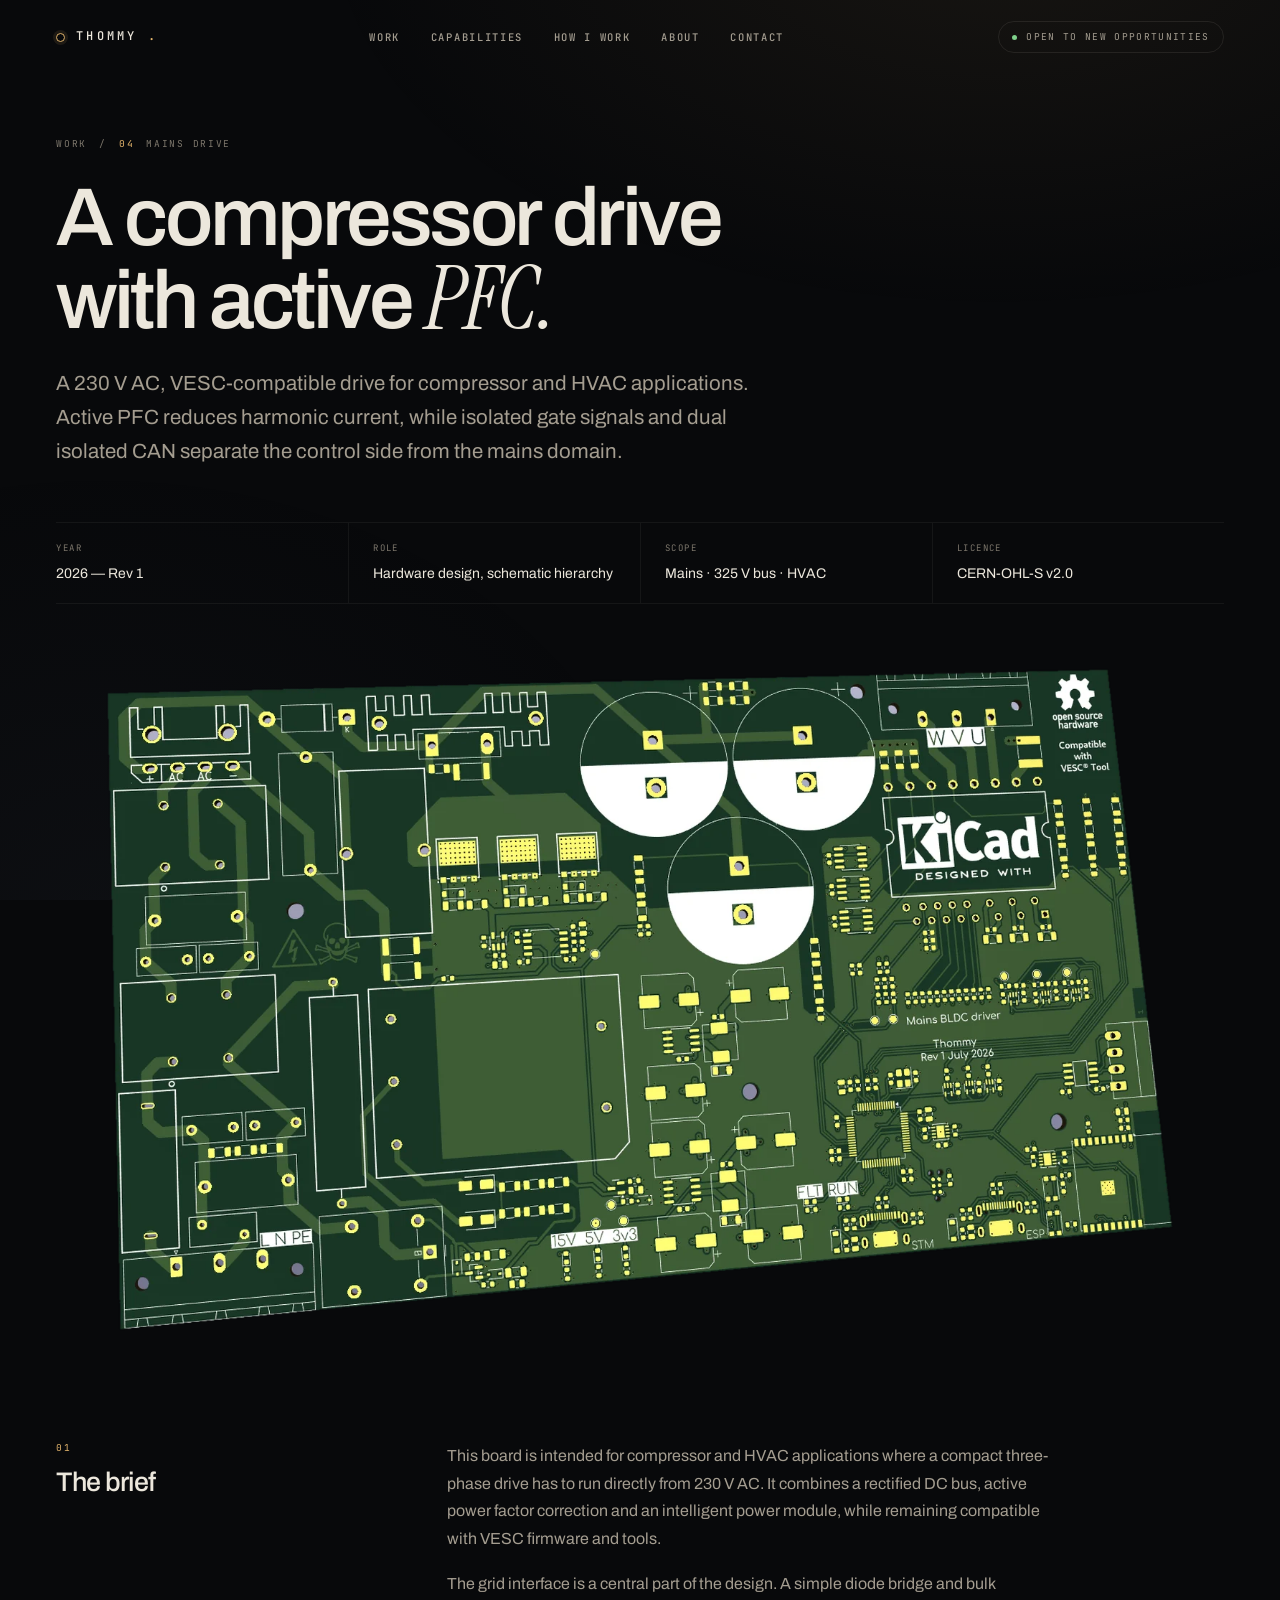
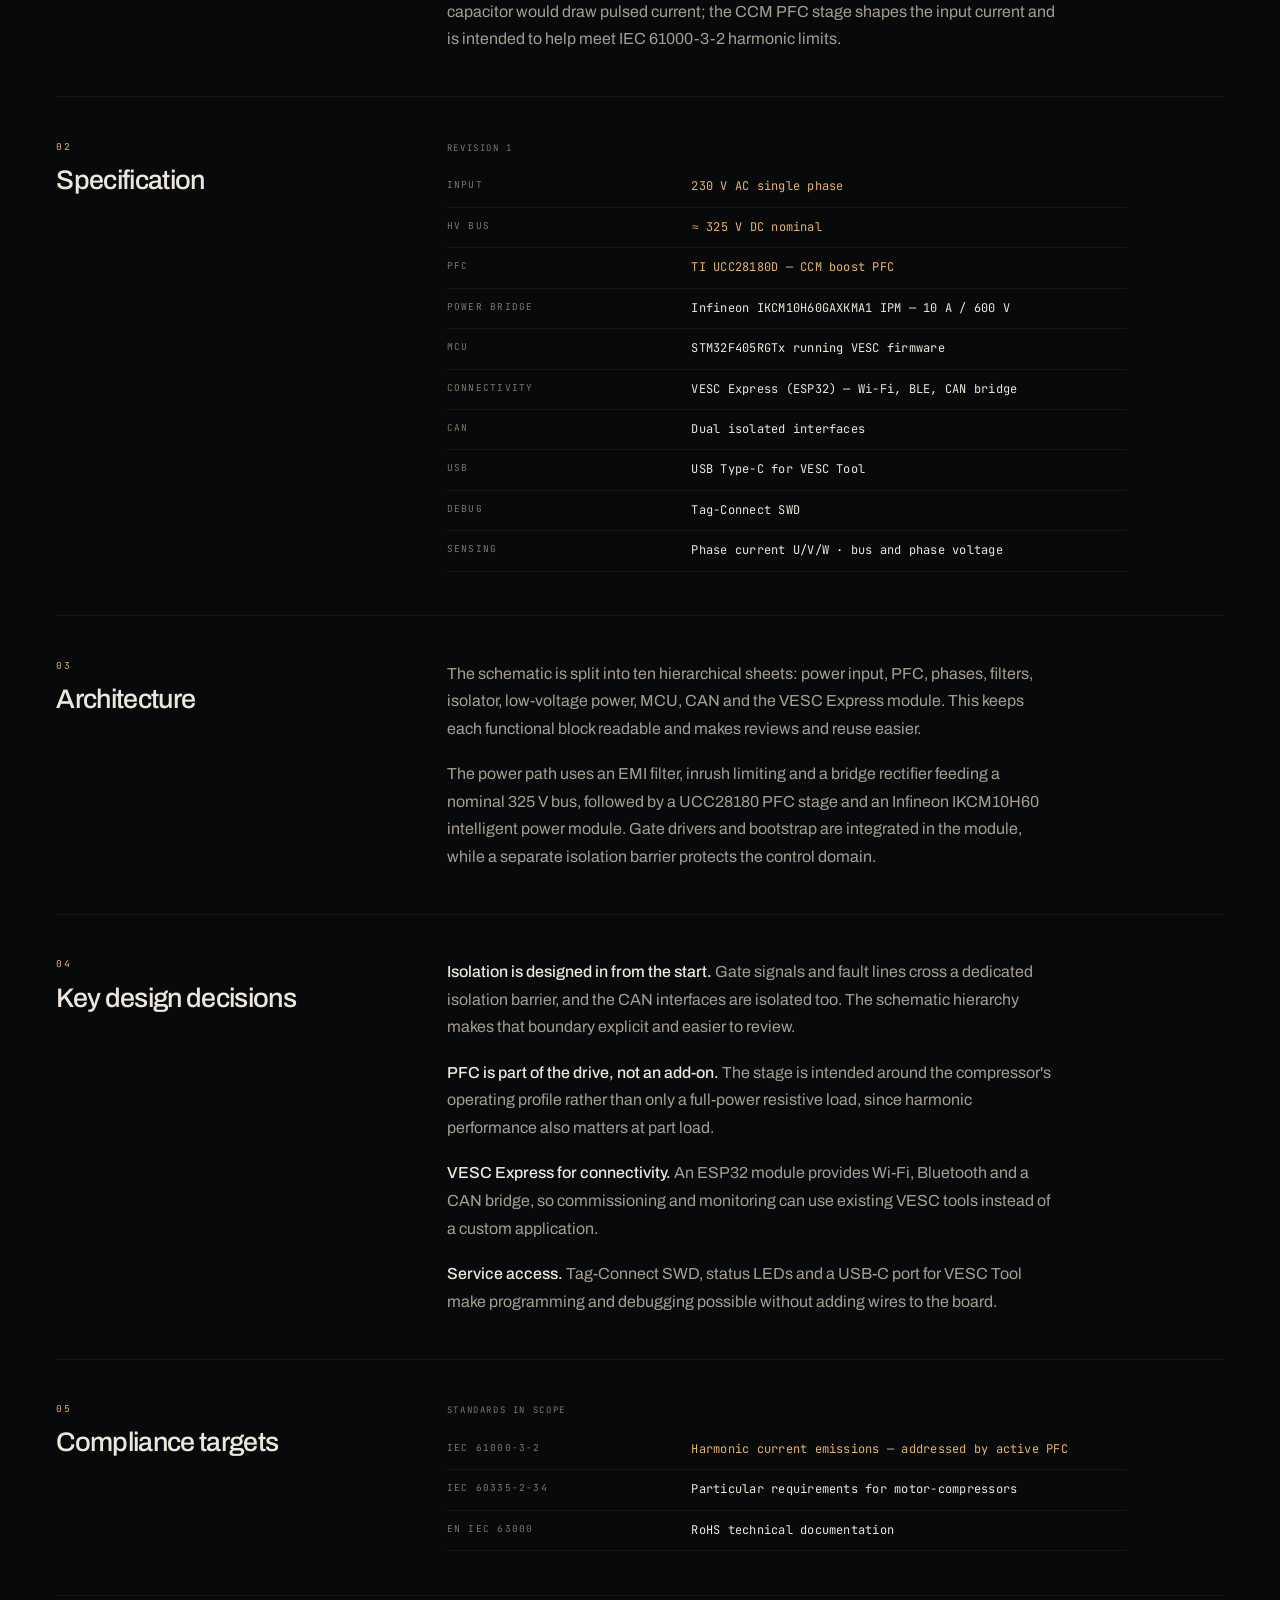
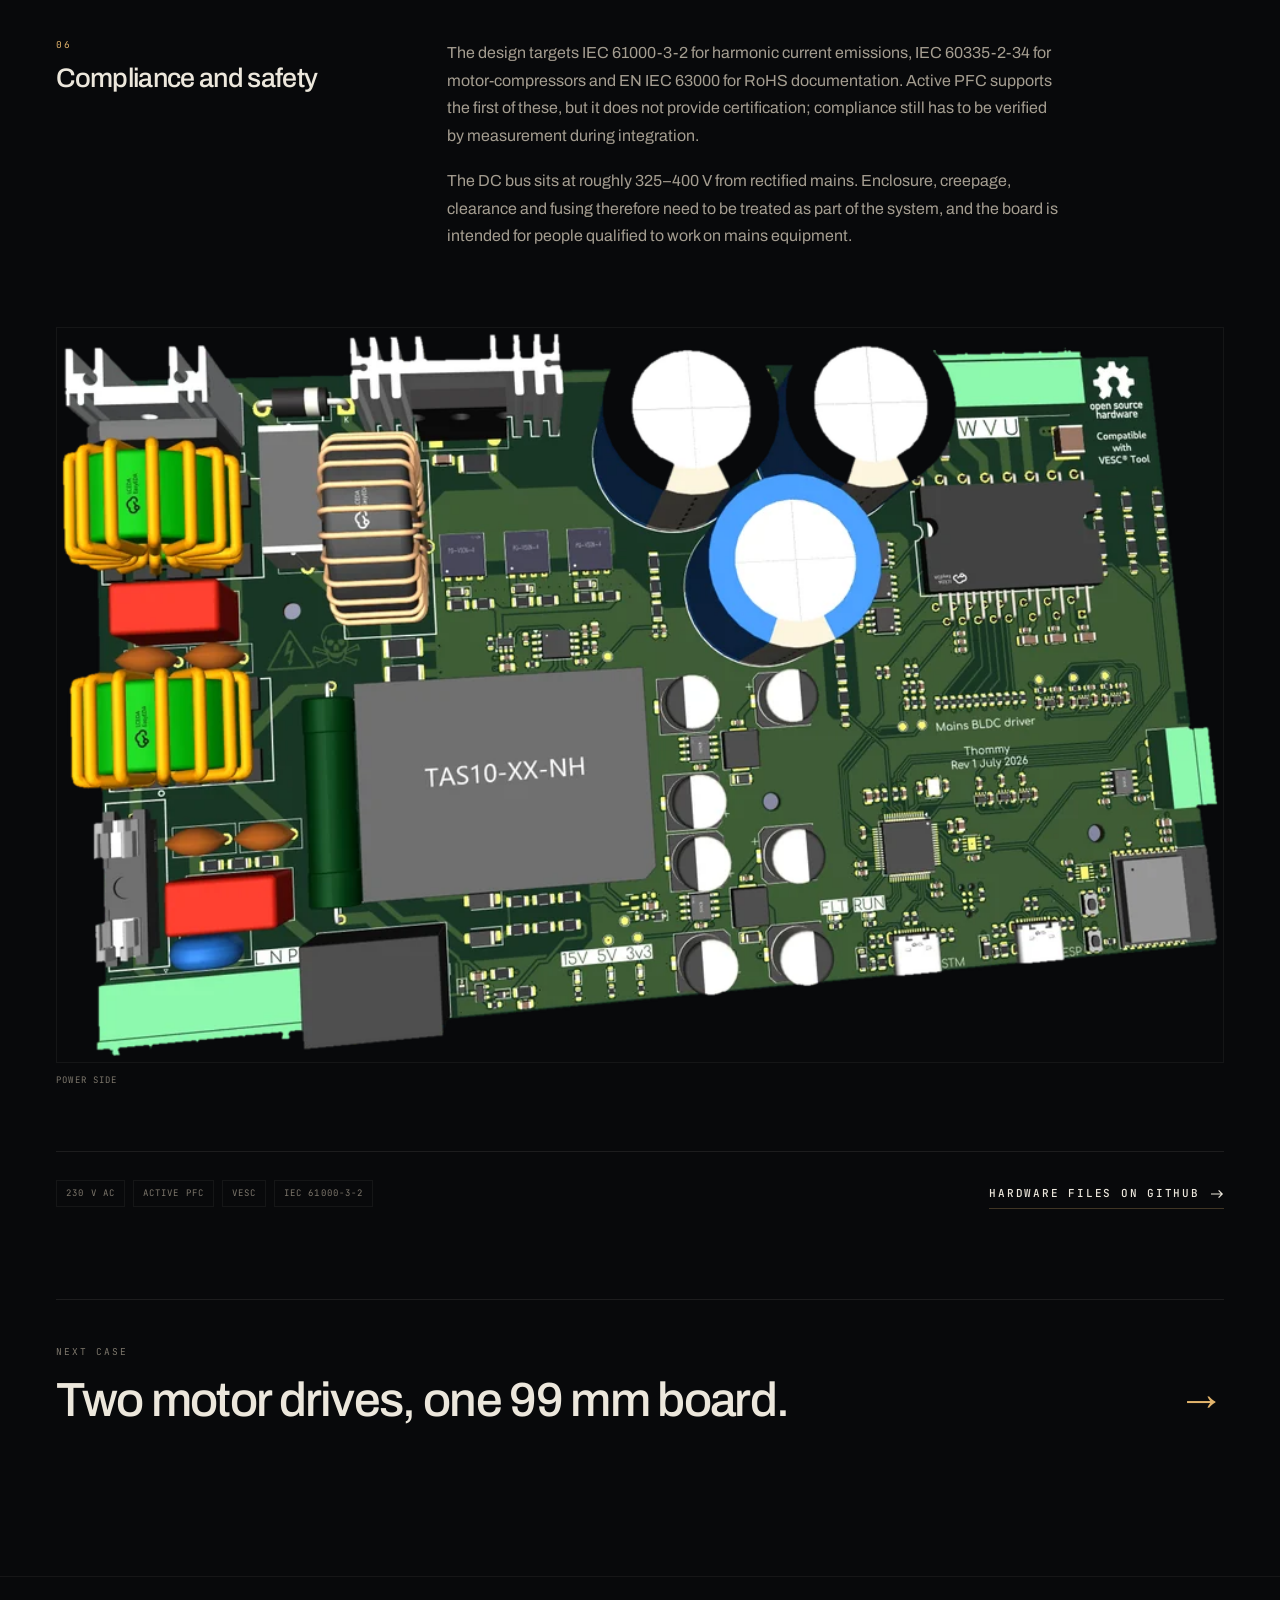
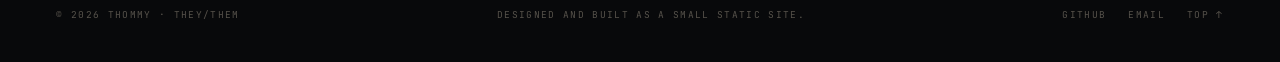
==== commit 14e998fd: "Smooth the copy and make the tone more modest" ====
--- a/projects/compressor-controller.html
+++ b/projects/compressor-controller.html
@@ -34,7 +34,7 @@
         <a href="../index.html#about">About</a>
         <a href="../index.html#contact">Contact</a>
       </nav>
-    <span class="head-status"><span class="pulse" aria-hidden="true"></span>Open to the right thing</span>
+    <span class="head-status"><span class="pulse" aria-hidden="true"></span>Open to new opportunities</span>
     <button class="nav-toggle" aria-label="Menu" aria-expanded="false" aria-controls="primary-nav">
       <span aria-hidden="true"></span>
     </button>
@@ -44,8 +44,8 @@
 <main id="top" class="case-hero">
   <div class="wrap">
     <p class="crumb"><a href="../index.html#work">Work</a> <span aria-hidden="true">/</span> <i>04</i> <span>Mains drive</span></p>
-    <h1>A compressor drive that<br>keeps the grid <em class="serif">happy.</em></h1>
-    <p class="lede">230 V AC straight into a VESC-compatible HVAC drive, with a CCM PFC front end so the current draw is a sine wave rather than a crime — and IEC 61000-3-2 in the requirements from the first schematic.</p>
+    <h1>A compressor drive<br>with active <em class="serif">PFC.</em></h1>
+    <p class="lede">A 230 V AC, VESC-compatible drive for compressor and HVAC applications. Active PFC reduces harmonic current, while isolated gate signals and dual isolated CAN separate the control side from the mains domain.</p>
     <dl class="case-meta">
         <div><dt>Year</dt><dd>2026 — Rev 1</dd></div>
         <div><dt>Role</dt><dd>Hardware design, schematic hierarchy</dd></div>
@@ -65,8 +65,8 @@
         <h2><span class="n">01</span>The brief</h2>
         <div class="prose">
 
-          <p>Compressors and HVAC blowers are the boring half of electrification, and they are where the volume is. This board takes 230 V AC from the wall, rectifies it, corrects the power factor and drives a three-phase compressor motor — while staying inside the VESC ecosystem, so the firmware, tooling and configuration experience are already solved problems.</p>
-          <p>The interesting requirement is not the motor. It is the grid: a diode bridge and a big capacitor draw current in ugly pulses, and IEC 61000-3-2 has opinions about that. Active PFC turns the input current into a sine wave in phase with the voltage, which is both a compliance story and a smaller bus capacitor.</p>
+          <p>This board is intended for compressor and HVAC applications where a compact three-phase drive has to run directly from 230 V AC. It combines a rectified DC bus, active power factor correction and an intelligent power module, while remaining compatible with VESC firmware and tools.</p>
+          <p>The grid interface is a central part of the design. A simple diode bridge and bulk capacitor would draw pulsed current; the CCM PFC stage shapes the input current and is intended to help meet IEC 61000-3-2 harmonic limits.</p>
         
         </div>
       </section>
@@ -94,19 +94,19 @@
         <h2><span class="n">03</span>Architecture</h2>
         <div class="prose">
 
-          <p>The design is split into ten hierarchical sheets rather than one enormous schematic: power in, PFC, phases, filters, isolator, LV power, MCU, CAN and the VESC Express module. Each sheet can be read, reviewed and reused on its own — and a reviewer looking for the creepage problem only has to read the sheet where creepage lives.</p>
-          <p>The power path is deliberately conventional: EMI filter, inrush limiting and a bridge rectifier into a ~325 V bus; a UCC28180 CCM PFC boost stage; then an Infineon IKCM10H60 IPM — 10 A, 600 V, with gate drivers and bootstrap integrated — driving U/V/W. What is not conventional is how carefully the control domain is kept away from the mains domain.</p>
+          <p>The schematic is split into ten hierarchical sheets: power input, PFC, phases, filters, isolator, low-voltage power, MCU, CAN and the VESC Express module. This keeps each functional block readable and makes reviews and reuse easier.</p>
+          <p>The power path uses an EMI filter, inrush limiting and a bridge rectifier feeding a nominal 325 V bus, followed by a UCC28180 PFC stage and an Infineon IKCM10H60 intelligent power module. Gate drivers and bootstrap are integrated in the module, while a separate isolation barrier protects the control domain.</p>
         
         </div>
       </section>
       <section class="case-grid" data-reveal>
-        <h2><span class="n">04</span>Decisions worth defending</h2>
+        <h2><span class="n">04</span>Key design decisions</h2>
         <div class="prose">
 
-          <p><strong>Isolation is a boundary, not a suggestion.</strong> Gate signals and fault lines cross through a dedicated isolator sheet, and the CAN interfaces are isolated too. On a mains product the barrier is the product; everything else is a circuit.</p>
-          <p><strong>PFC first, motor second.</strong> The PFC stage is sized for the compressor's real load profile, not for a resistive test load, because the harmonic limit is about current shape at part load as much as at full load.</p>
-          <p><strong>VESC Express instead of a bespoke cloud.</strong> An ESP32 module provides Wi-Fi, Bluetooth and a CAN bridge, so commissioning and monitoring happen through tools that already exist. The board does not need to invent an app.</p>
-          <p><strong>Serviceability.</strong> Tag-Connect SWD, status LEDs and a USB-C port for VESC Tool, because the first person to debug this board should not need to solder to it.</p>
+          <p><strong>Isolation is designed in from the start.</strong> Gate signals and fault lines cross a dedicated isolation barrier, and the CAN interfaces are isolated too. The schematic hierarchy makes that boundary explicit and easier to review.</p>
+          <p><strong>PFC is part of the drive, not an add-on.</strong> The stage is intended around the compressor's operating profile rather than only a full-power resistive load, since harmonic performance also matters at part load.</p>
+          <p><strong>VESC Express for connectivity.</strong> An ESP32 module provides Wi-Fi, Bluetooth and a CAN bridge, so commissioning and monitoring can use existing VESC tools instead of a custom application.</p>
+          <p><strong>Service access.</strong> Tag-Connect SWD, status LEDs and a USB-C port for VESC Tool make programming and debugging possible without adding wires to the board.</p>
         
         </div>
       </section>
@@ -124,11 +124,11 @@
         </div>
       </section>
       <section class="case-grid" data-reveal>
-        <h2><span class="n">06</span>The honest part</h2>
+        <h2><span class="n">06</span>Compliance and safety</h2>
         <div class="prose">
 
-          <p>The board is designed against IEC 61000-3-2 (harmonic current emissions), IEC 60335-2-34 (motor-compressors) and EN IEC 63000 (RoHS documentation). Active PFC substantially helps with the first; it does not grant certification. CE marking has to be earned by the integrating party with measurement, and the repository says exactly that.</p>
-          <p>The same goes for the voltage: the DC bus sits at roughly 325–400 V from rectified mains. This is a board to be handled by people who already know why the capacitor bank is the last thing you touch.</p>
+          <p>The design targets IEC 61000-3-2 for harmonic current emissions, IEC 60335-2-34 for motor-compressors and EN IEC 63000 for RoHS documentation. Active PFC supports the first of these, but it does not provide certification; compliance still has to be verified by measurement during integration.</p>
+          <p>The DC bus sits at roughly 325–400 V from rectified mains. Enclosure, creepage, clearance and fusing therefore need to be treated as part of the system, and the board is intended for people qualified to work on mains equipment.</p>
         
         </div>
       </section>
@@ -158,7 +158,7 @@
 <footer class="site-foot">
   <div class="wrap foot-inner">
     <span>© 2026 Thommy · they/them</span>
-    <span>Plain HTML, because a portfolio shouldn't need a build step.</span>
+    <span>Designed and built as a small static site.</span>
     <nav class="foot-links" aria-label="Footer">
       <a href="https://github.com/NovaPrime18" target="_blank" rel="noopener">GitHub</a>
       <a href="mailto:novaprime18@gmail.com">Email</a>
--- a/assets/css/style.css
+++ b/assets/css/style.css
@@ -1002,6 +1002,8 @@
   margin-top: clamp(34px, 5vw, 60px);
   position: relative;
   isolation: isolate;
+  display: grid;
+  justify-items: center;
 }
 .case-hero-media::before {
   content: "";
@@ -1011,7 +1013,7 @@
   filter: blur(20px);
   z-index: -1;
 }
-.case-hero-media img { width: 100%; }
+.case-hero-media img { width: auto; max-width: 100%; max-height: 76vh; height: auto; }
 .case-hero-media--mask img {
   -webkit-mask-image: radial-gradient(ellipse 70% 70% at 50% 50%, #000 58%, transparent 88%);
   mask-image: radial-gradient(ellipse 70% 70% at 50% 50%, #000 58%, transparent 88%);
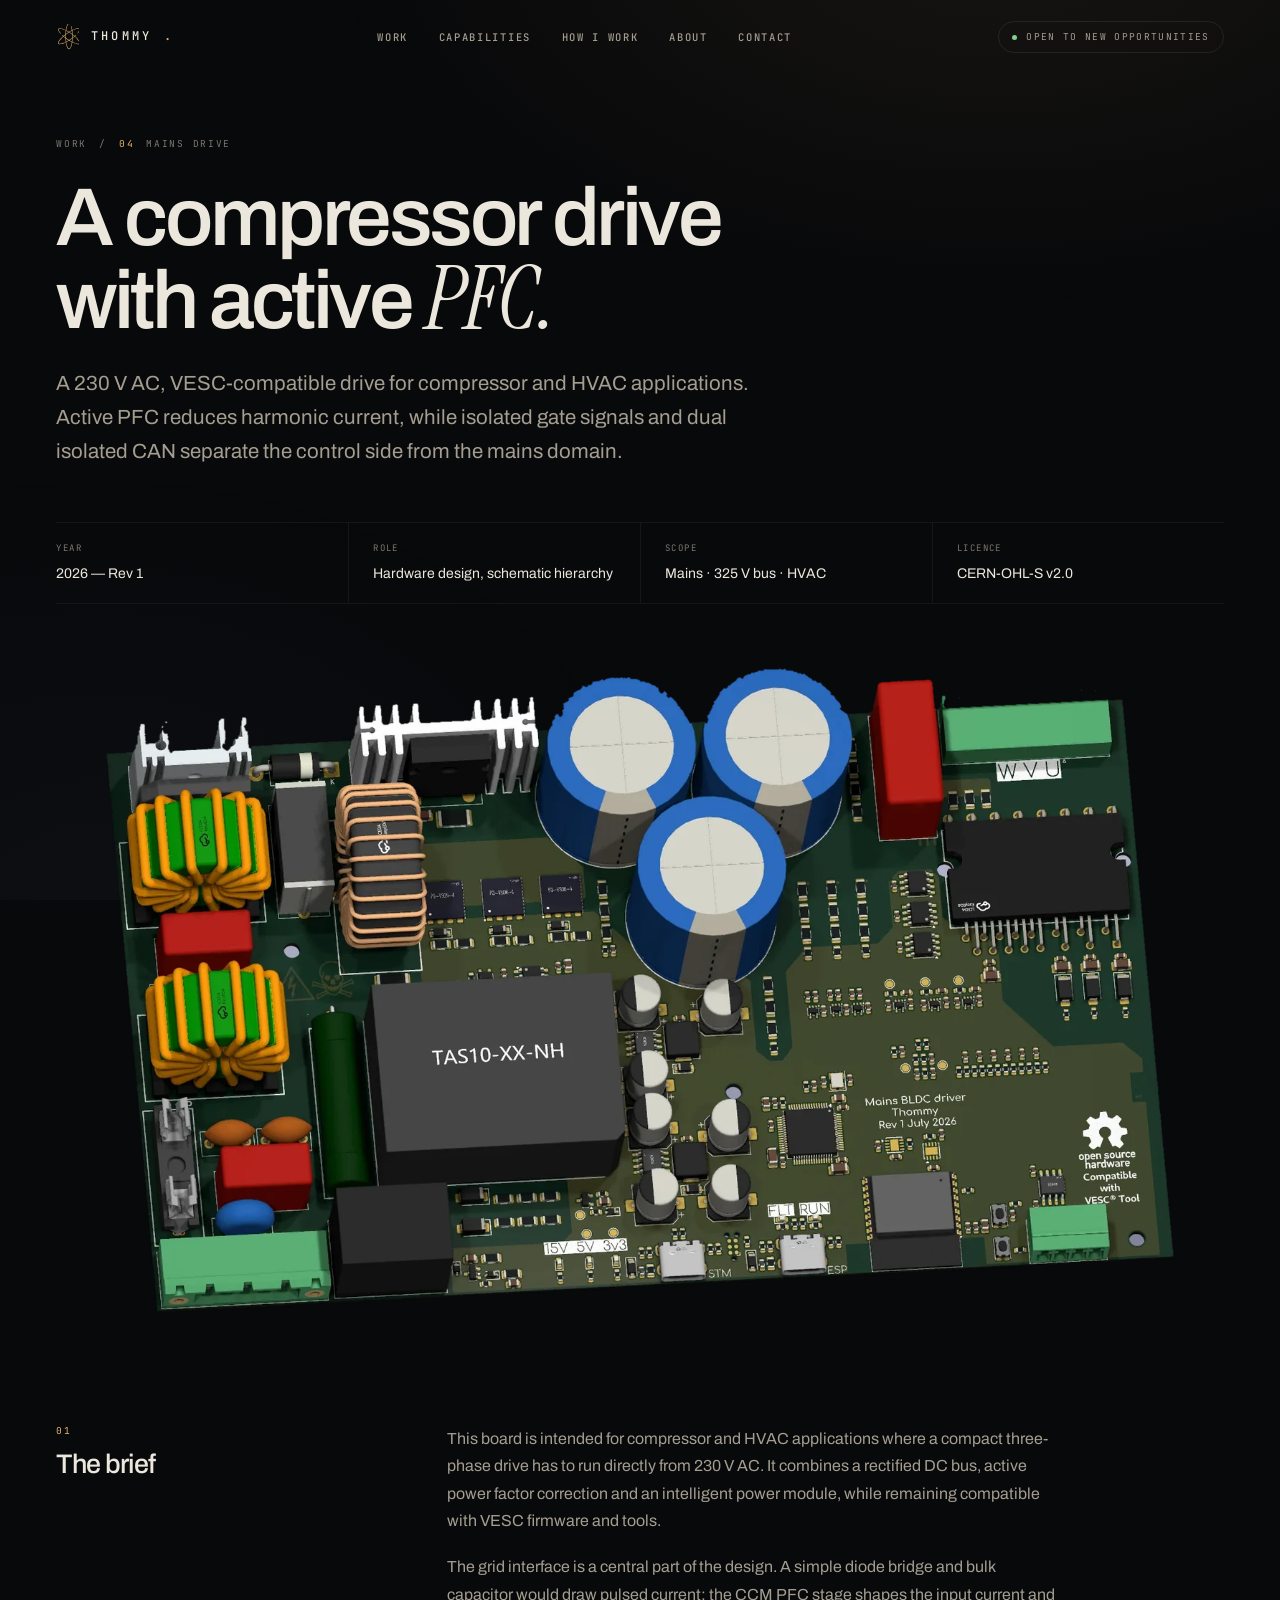
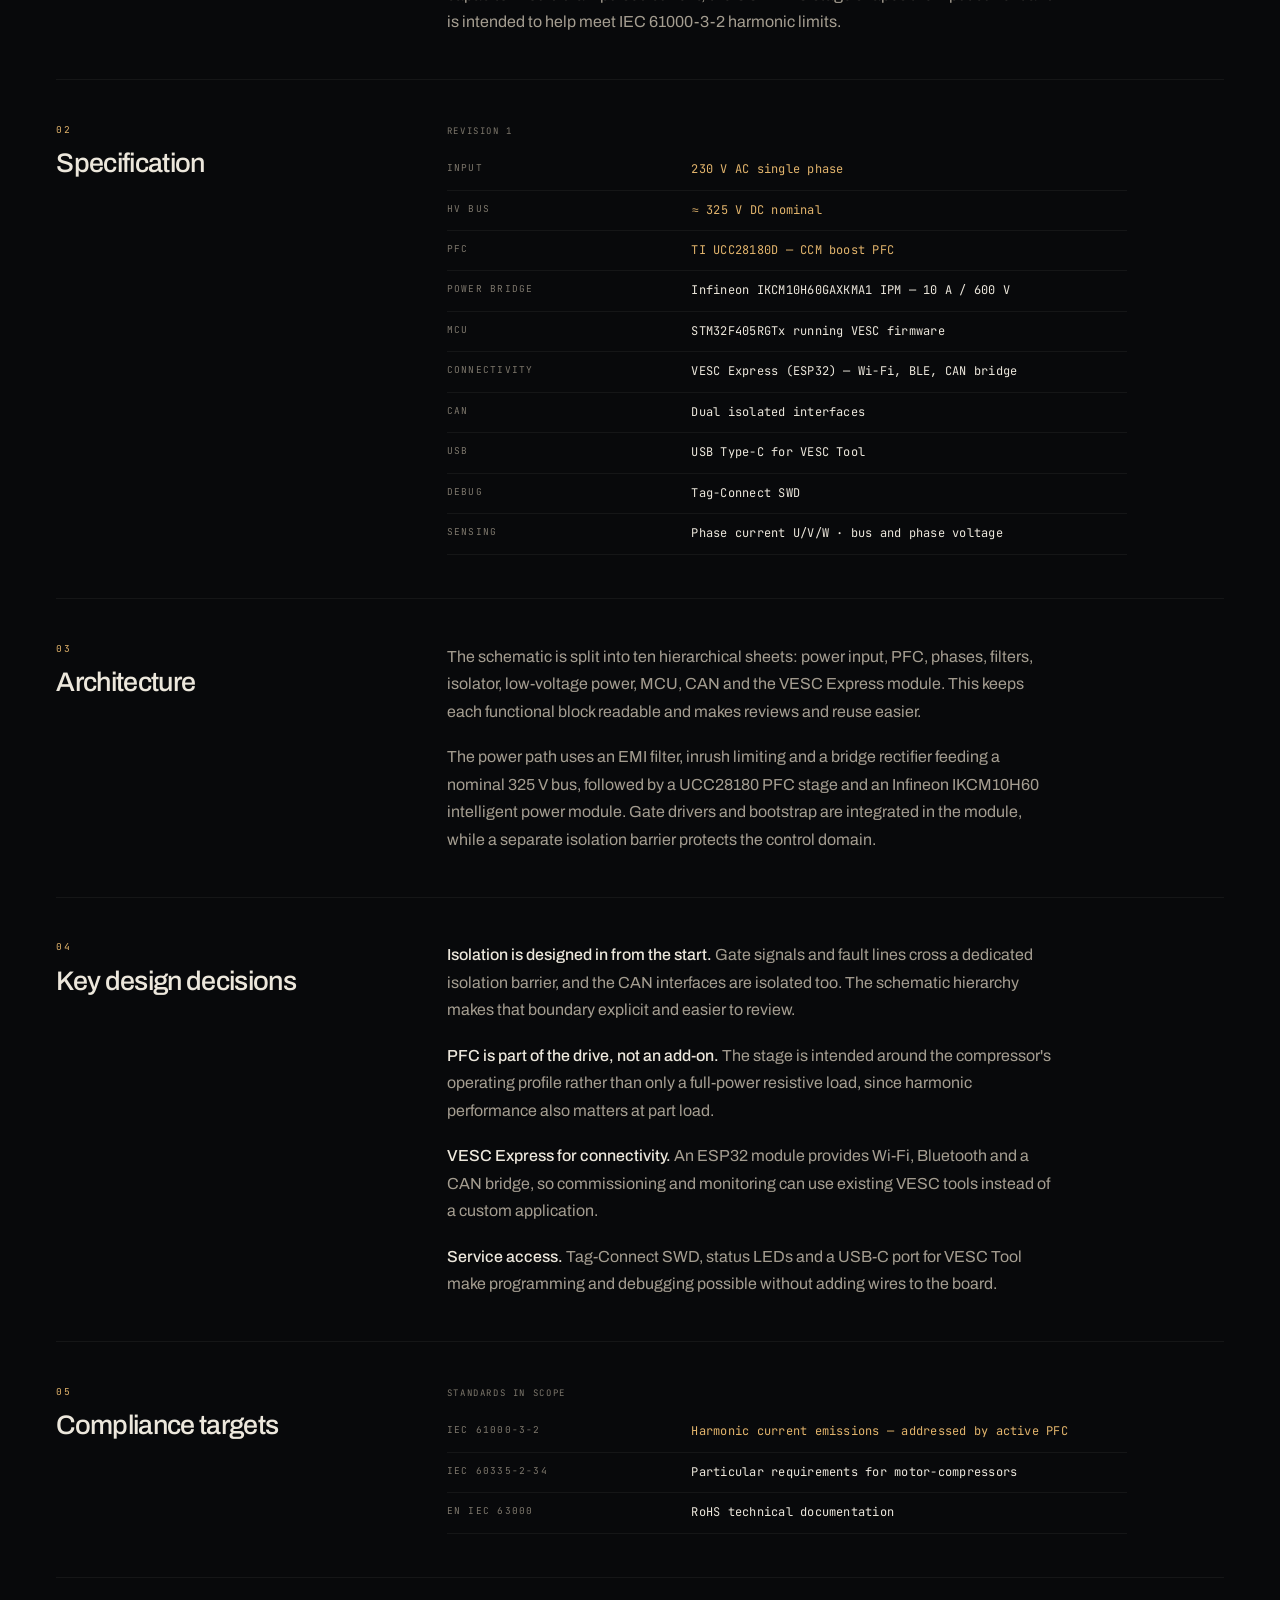
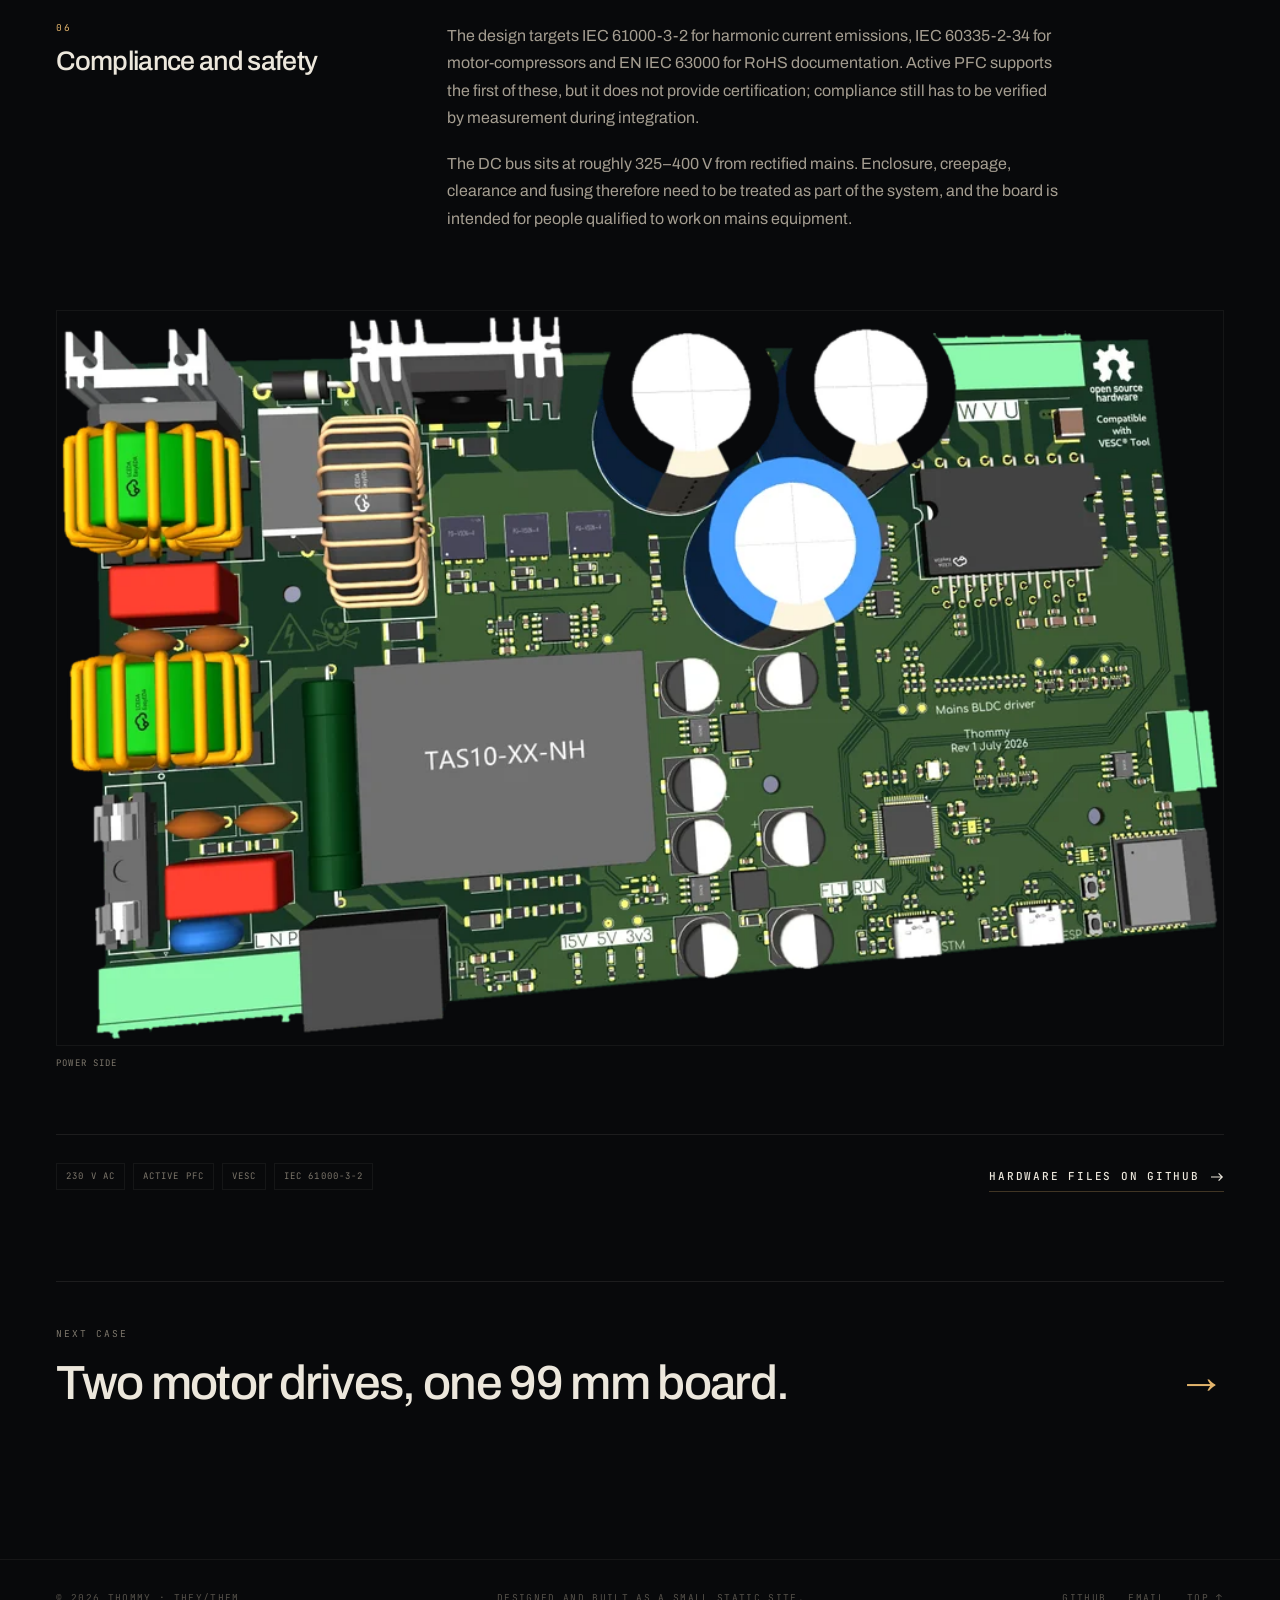
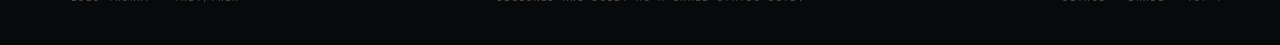
==== commit c1f9c594: "Add the Thommy logo and the new board renders" ====
--- a/projects/compressor-controller.html
+++ b/projects/compressor-controller.html
@@ -13,6 +13,8 @@
 <meta property="og:image" content="../assets/img/ganymede-iso-1100.webp">
 <meta name="twitter:card" content="summary_large_image">
 <link rel="icon" href="../assets/favicon.svg" type="image/svg+xml">
+<link rel="icon" href="../assets/favicon-32.png" sizes="32x32" type="image/png">
+<link rel="apple-touch-icon" href="../assets/favicon-180.png">
 <link rel="preload" href="../assets/fonts/Archivo-100_900-normal.woff2" as="font" type="font/woff2" crossorigin>
 <link rel="preload" href="../assets/fonts/JetBrainsMono-400-normal.woff2" as="font" type="font/woff2" crossorigin>
 <link rel="stylesheet" href="../assets/css/style.css">
@@ -24,7 +26,7 @@
 <header class="site-head" data-stuck="false" data-open="false">
   <div class="wrap head-inner">
     <a class="brand" href="../index.html" aria-label="Thommy, home">
-      <span class="via" aria-hidden="true"></span>
+      <img class="brand-mark" src="../assets/logo-mark.svg" alt="" width="23" height="26">
       Thommy<span class="dot">.</span>
     </a>
       <nav class="nav" id="primary-nav" aria-label="Primary">
@@ -56,7 +58,7 @@
   <div class="wrap case-hero-media">
     <img src="../assets/img/compressor-front-950.webp"
              srcset="../assets/img/compressor-front-950.webp 950w, ../assets/img/compressor-front-1500.webp 1500w"
-             sizes="(max-width: 860px) 92vw, 84vw" width="1500" height="935" alt="The compressor controller: green PCB with an intelligent power module, PFC inductor, film capacitors and a large bus capacitor bank." loading="lazy">
+             sizes="(max-width: 860px) 92vw, 84vw" width="1500" height="911" alt="The compressor controller: green PCB with an intelligent power module, PFC inductor, film capacitors and a large bus capacitor bank." loading="lazy">
   </div>
 
   <div class="wrap case-body" id="body">
--- a/assets/css/style.css
+++ b/assets/css/style.css
@@ -272,7 +272,7 @@
 .brand {
   display: inline-flex;
   align-items: center;
-  gap: 11px;
+  gap: 12px;
   font-family: var(--mono);
   font-size: 12px;
   font-weight: 500;
@@ -280,12 +280,10 @@
   text-transform: uppercase;
   color: var(--text);
 }
-.brand .via {
-  width: 9px;
-  height: 9px;
-  border-radius: 50%;
-  border: 1.5px solid var(--gold);
-  box-shadow: 0 0 0 3px rgba(226, 180, 108, 0.1);
+.brand-mark {
+  height: 26px;
+  width: auto;
+  display: block;
   flex: none;
 }
 .brand span.dot { color: var(--gold); letter-spacing: 0; }
@@ -855,7 +853,25 @@
 
 /* ---- contact ------------------------------------------------------------ */
 .contact { padding-block: clamp(90px, 12vw, 170px) 0; }
-.contact-inner { border-top: 1px solid var(--line); padding-top: clamp(44px, 6vw, 80px); }
+.contact-inner {
+  border-top: 1px solid var(--line);
+  padding-top: clamp(44px, 6vw, 80px);
+  position: relative;
+  overflow: hidden;
+}
+.contact-inner::after {
+  content: "";
+  position: absolute;
+  right: 8px;
+  top: 24px;
+  width: clamp(190px, 19vw, 280px);
+  aspect-ratio: 895 / 1019;
+  background: url("../logo-mark.svg") center / contain no-repeat;
+  opacity: 0.1;
+  pointer-events: none;
+  z-index: 0;
+}
+.contact-inner > * { position: relative; z-index: 1; }
 .contact h2 {
   margin: 18px 0 0;
   font-size: clamp(2.5rem, 7vw, 6.2rem);
@@ -1213,6 +1229,7 @@
   .caps li { grid-template-columns: 1fr; gap: 8px; }
   .contact-rows { grid-template-columns: 1fr; }
   .contact-row { border-left: 0; padding: 20px 0 !important; border-top: 1px solid var(--line-2); }
+  .contact-inner::after { display: none; }
   .contact-row:first-child { border-top: 0; }
   .case-meta { grid-template-columns: 1fr 1fr; }
   .case-meta div:nth-child(3) { border-left: 0; padding-left: 0; }
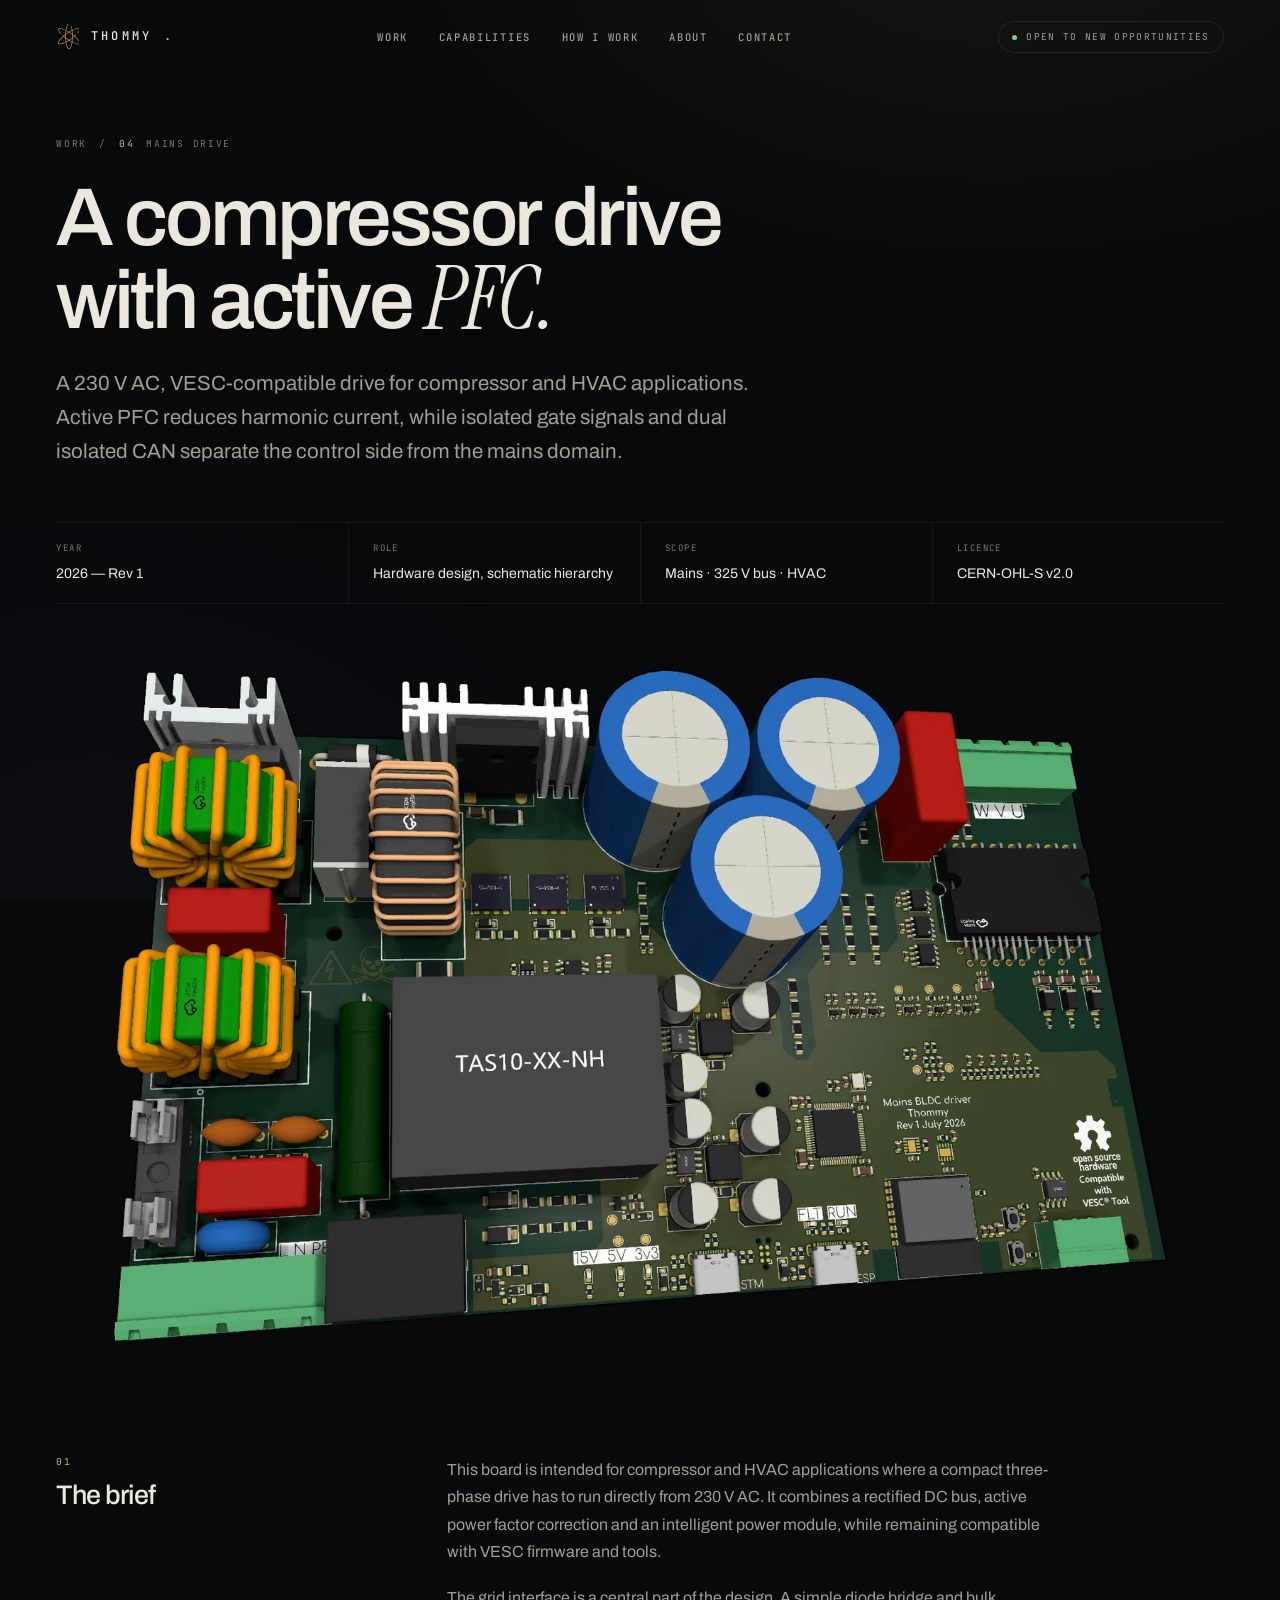
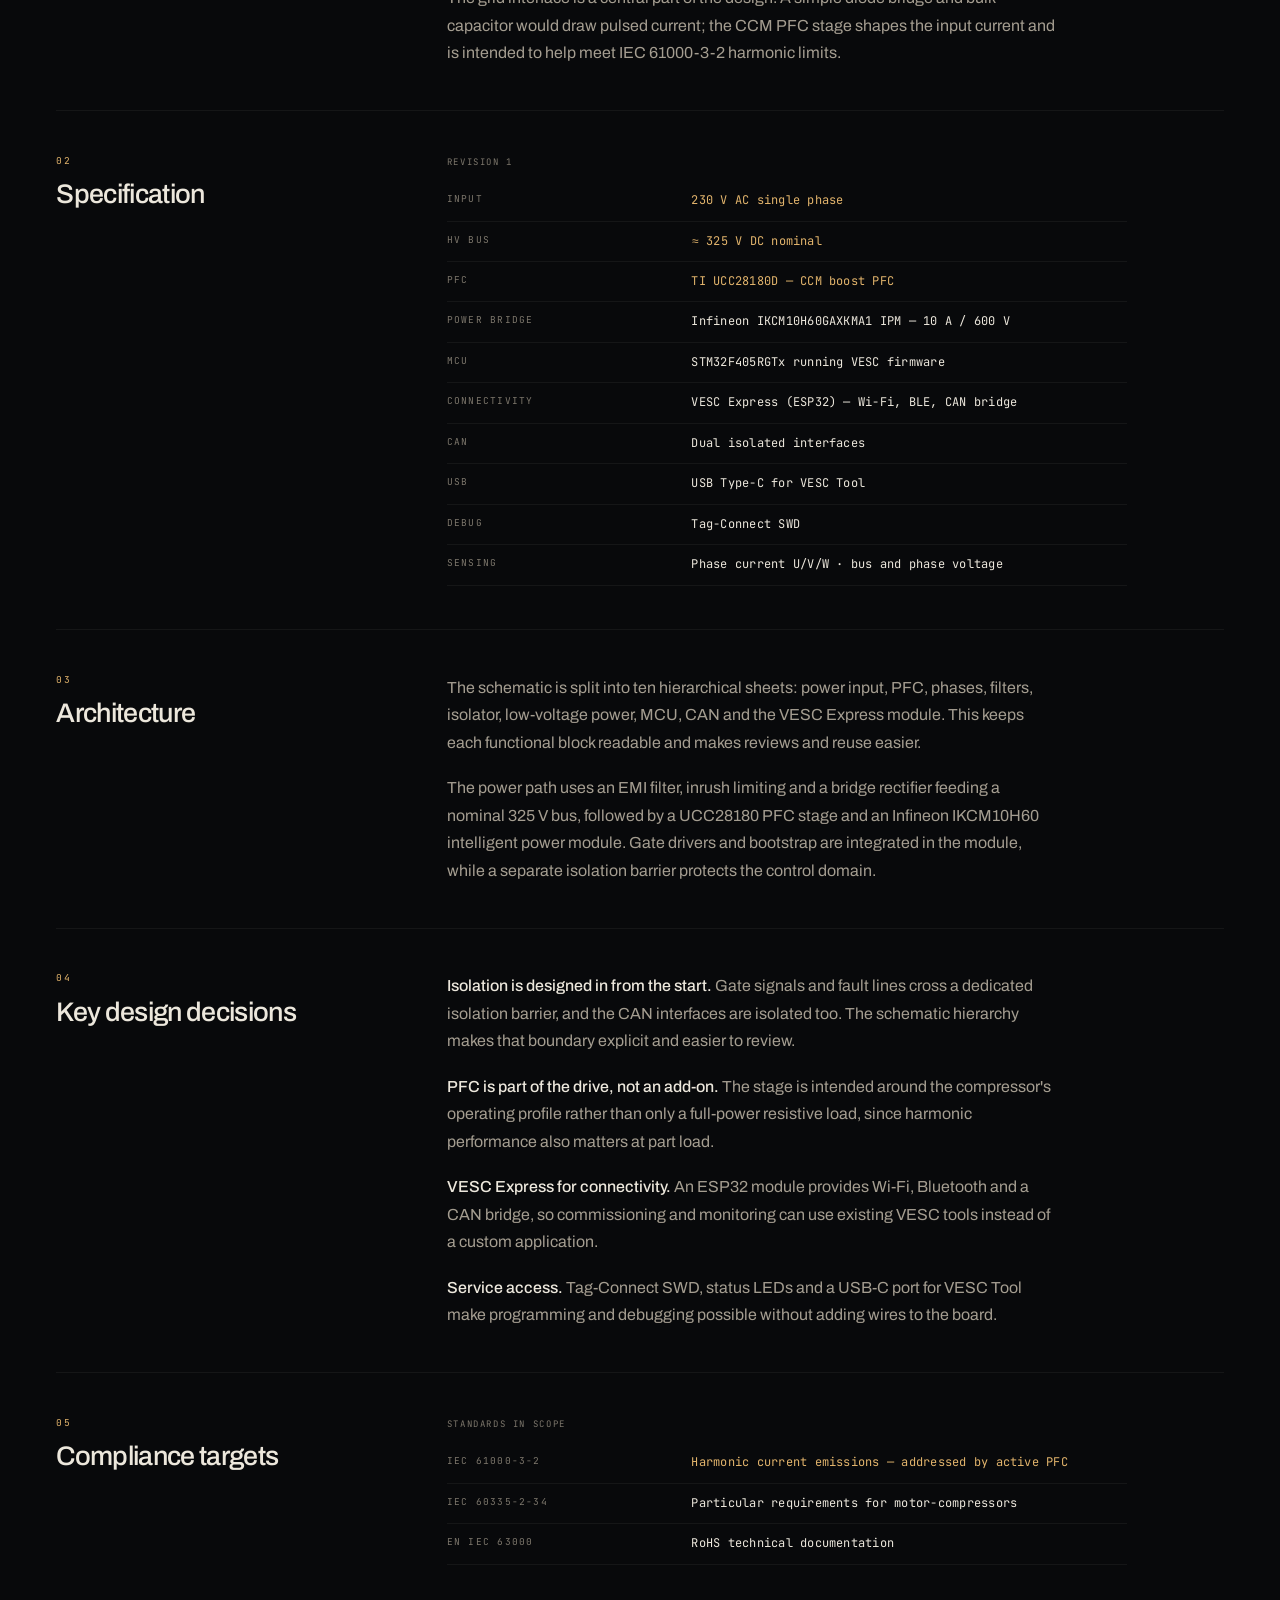
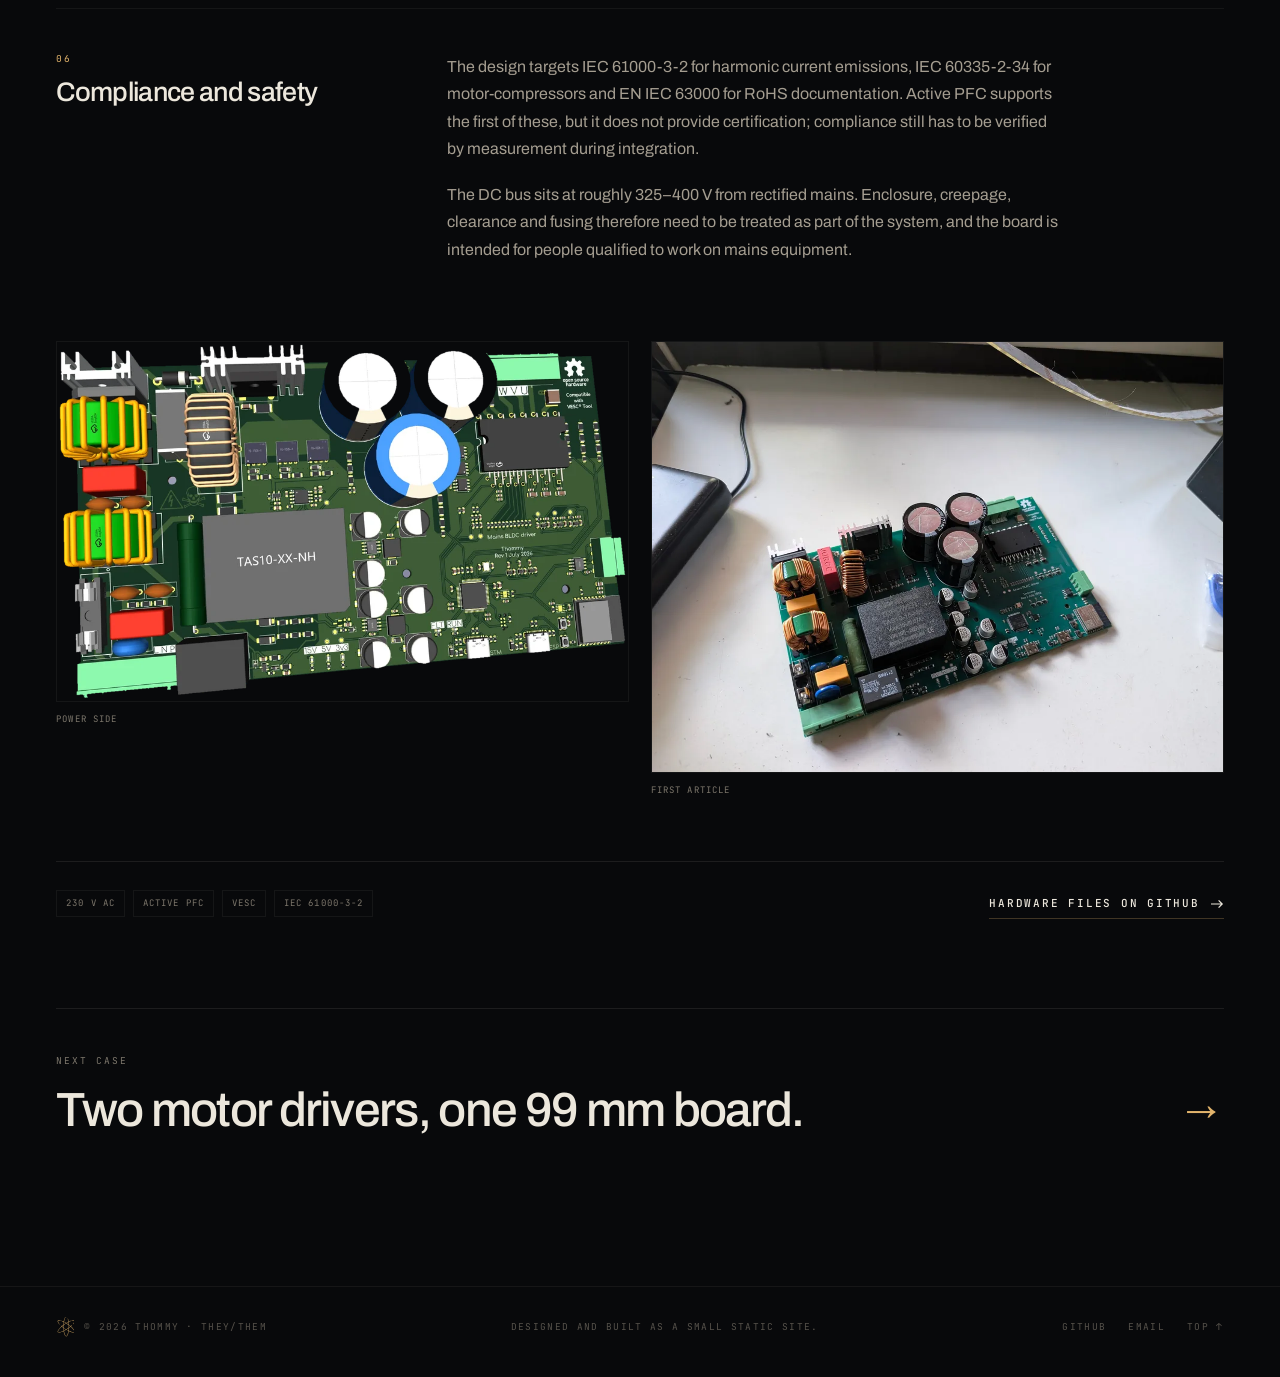
==== commit a70d5dcc: "Add Ganymede and compressor photos, PD 3.2 and motor driver wording" ====
--- a/projects/compressor-controller.html
+++ b/projects/compressor-controller.html
@@ -135,11 +135,17 @@
         </div>
       </section>
     <div class="figures">
-            <figure class="figure figure--wide">
+            <figure class="figure ">
               <img src="../assets/img/compressor-back-950.webp"
                    srcset="../assets/img/compressor-back-950.webp 950w, ../assets/img/compressor-back-1500.webp 1500w"
                    sizes="(max-width: 860px) 92vw, 60vw" width="1500" height="944" alt="The power side: PFC inductor, film capacitors, IPM heatspreader and the bus capacitor bank." loading="lazy">
               <figcaption>Power side</figcaption>
+            </figure>
+            <figure class="figure ">
+              <img src="../assets/img/compressor-photo-1100.webp"
+                   srcset="../assets/img/compressor-photo-1100.webp 1100w, ../assets/img/compressor-photo-1800.webp 1800w"
+                   sizes="(max-width: 860px) 92vw, 60vw" width="1800" height="1355" alt="The first assembled compressor controller on a workbench, with the power stage, PFC magnetics and capacitor bank visible." loading="lazy">
+              <figcaption>First article</figcaption>
             </figure>
     </div>
 
@@ -152,14 +158,14 @@
   <div class="wrap">
     <a class="next-case" href="twin-gan.html">
       <span class="k">Next case</span>
-      <span class="t"><span>Two motor drives, one 99 mm board.</span><span aria-hidden="true">→</span></span>
+      <span class="t"><span>Two motor drivers, one 99 mm board.</span><span aria-hidden="true">→</span></span>
     </a>
   </div>
 </main>
 
 <footer class="site-foot">
   <div class="wrap foot-inner">
-    <span>© 2026 Thommy · they/them</span>
+    <span class="foot-brand"><img src="../assets/logo-mark.svg" alt="" width="18" height="20"><span>© 2026 Thommy · they/them</span></span>
     <span>Designed and built as a small static site.</span>
     <nav class="foot-links" aria-label="Footer">
       <a href="https://github.com/NovaPrime18" target="_blank" rel="noopener">GitHub</a>
--- a/assets/css/style.css
+++ b/assets/css/style.css
@@ -479,10 +479,10 @@
 }
   .parts-track span {
   font-family: var(--mono);
-  font-size: 10px;
-  letter-spacing: 0.2em;
-  text-transform: uppercase;
-  color: #6d675d;
+  font-size: 10.5px;
+  letter-spacing: 0.16em;
+  text-transform: uppercase;
+  color: #8a8478;
   padding: 0 26px;
   position: relative;
   white-space: nowrap;
@@ -853,25 +853,8 @@
 
 /* ---- contact ------------------------------------------------------------ */
 .contact { padding-block: clamp(90px, 12vw, 170px) 0; }
-.contact-inner {
-  border-top: 1px solid var(--line);
-  padding-top: clamp(44px, 6vw, 80px);
-  position: relative;
-  overflow: hidden;
-}
-.contact-inner::after {
-  content: "";
-  position: absolute;
-  right: 8px;
-  top: 24px;
-  width: clamp(190px, 19vw, 280px);
-  aspect-ratio: 895 / 1019;
-  background: url("../logo-mark.svg") center / contain no-repeat;
-  opacity: 0.1;
-  pointer-events: none;
-  z-index: 0;
-}
-.contact-inner > * { position: relative; z-index: 1; }
+.contact-inner { border-top: 1px solid var(--line); padding-top: clamp(44px, 6vw, 80px); }
+
 .contact h2 {
   margin: 18px 0 0;
   font-size: clamp(2.5rem, 7vw, 6.2rem);
@@ -956,6 +939,8 @@
   text-transform: uppercase;
   color: #56524b;
 }
+.foot-brand { display: inline-flex; align-items: center; gap: 10px; }
+.foot-brand img { height: 20px; width: auto; opacity: 0.9; flex: none; }
 .foot-links { display: flex; gap: 22px; }
 .foot-links a { transition: color 0.3s; }
 .foot-links a:hover { color: var(--gold); }
@@ -1229,7 +1214,6 @@
   .caps li { grid-template-columns: 1fr; gap: 8px; }
   .contact-rows { grid-template-columns: 1fr; }
   .contact-row { border-left: 0; padding: 20px 0 !important; border-top: 1px solid var(--line-2); }
-  .contact-inner::after { display: none; }
   .contact-row:first-child { border-top: 0; }
   .case-meta { grid-template-columns: 1fr 1fr; }
   .case-meta div:nth-child(3) { border-left: 0; padding-left: 0; }
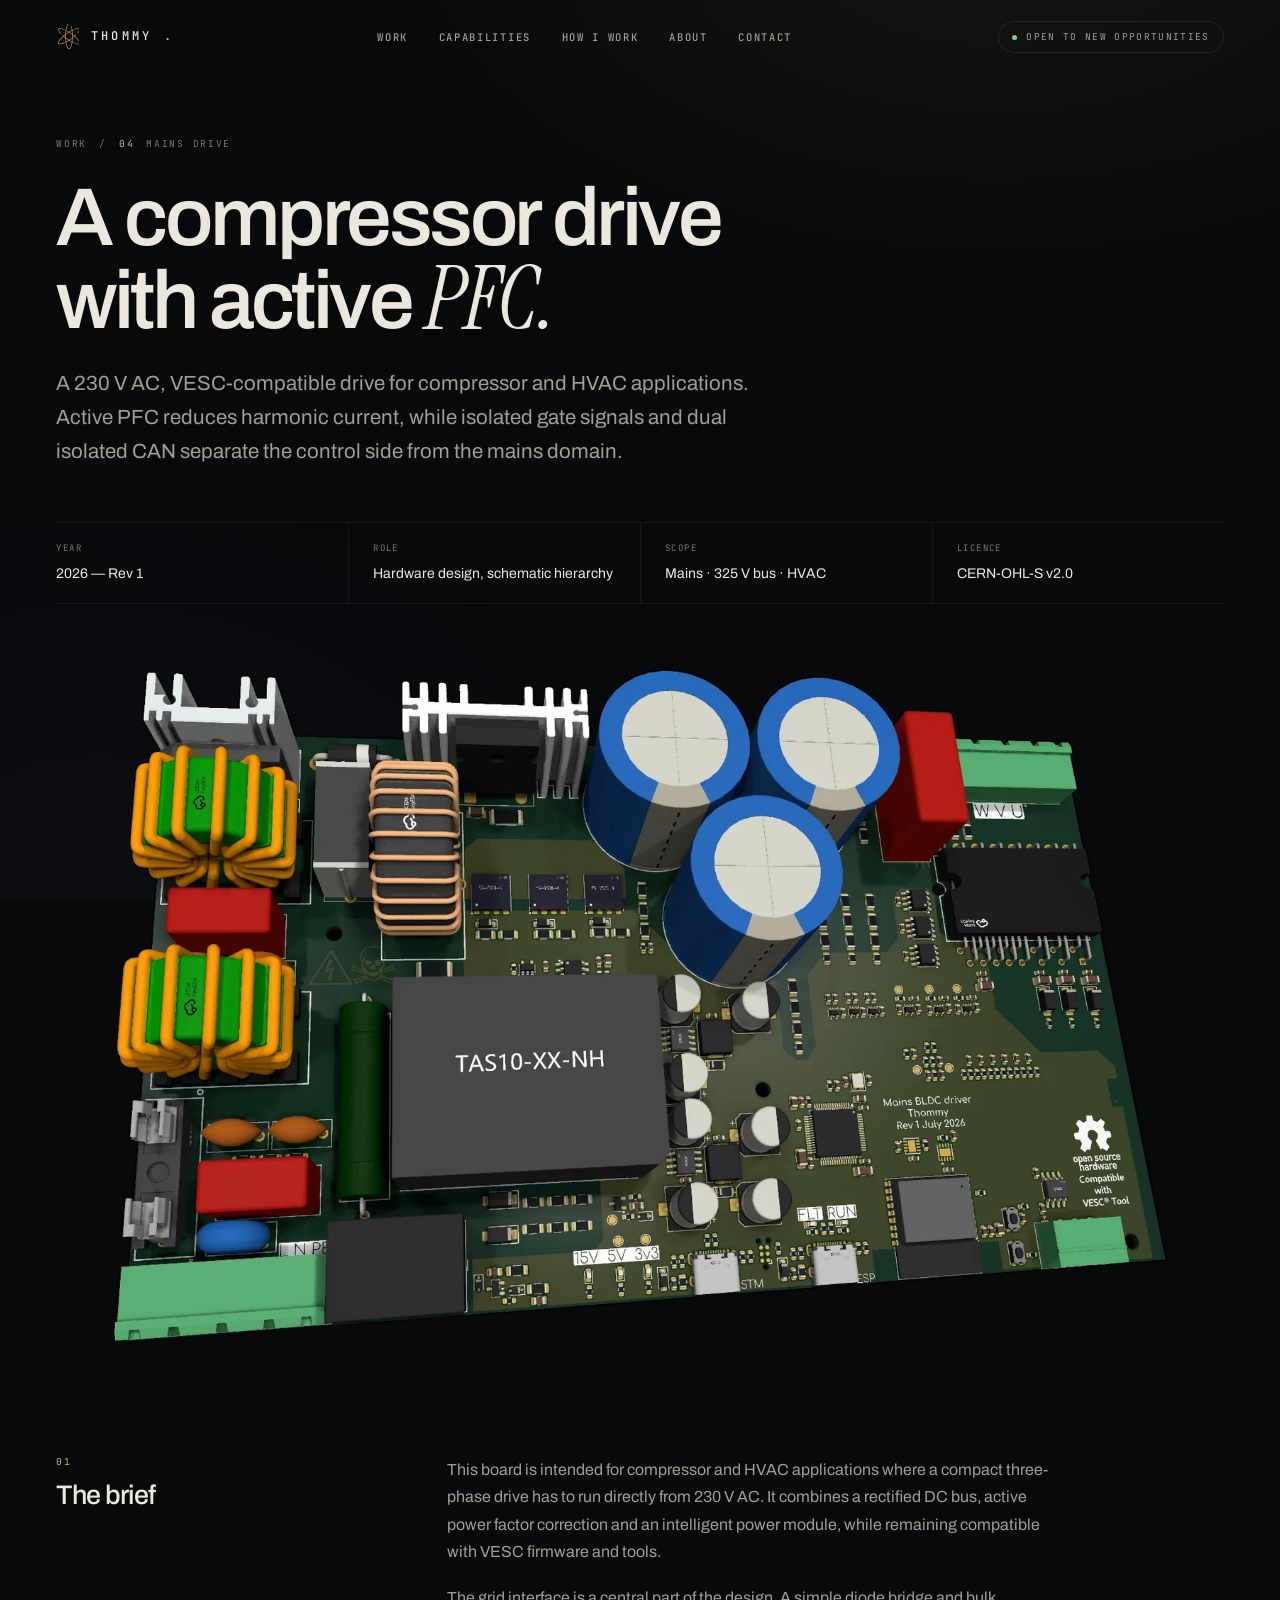
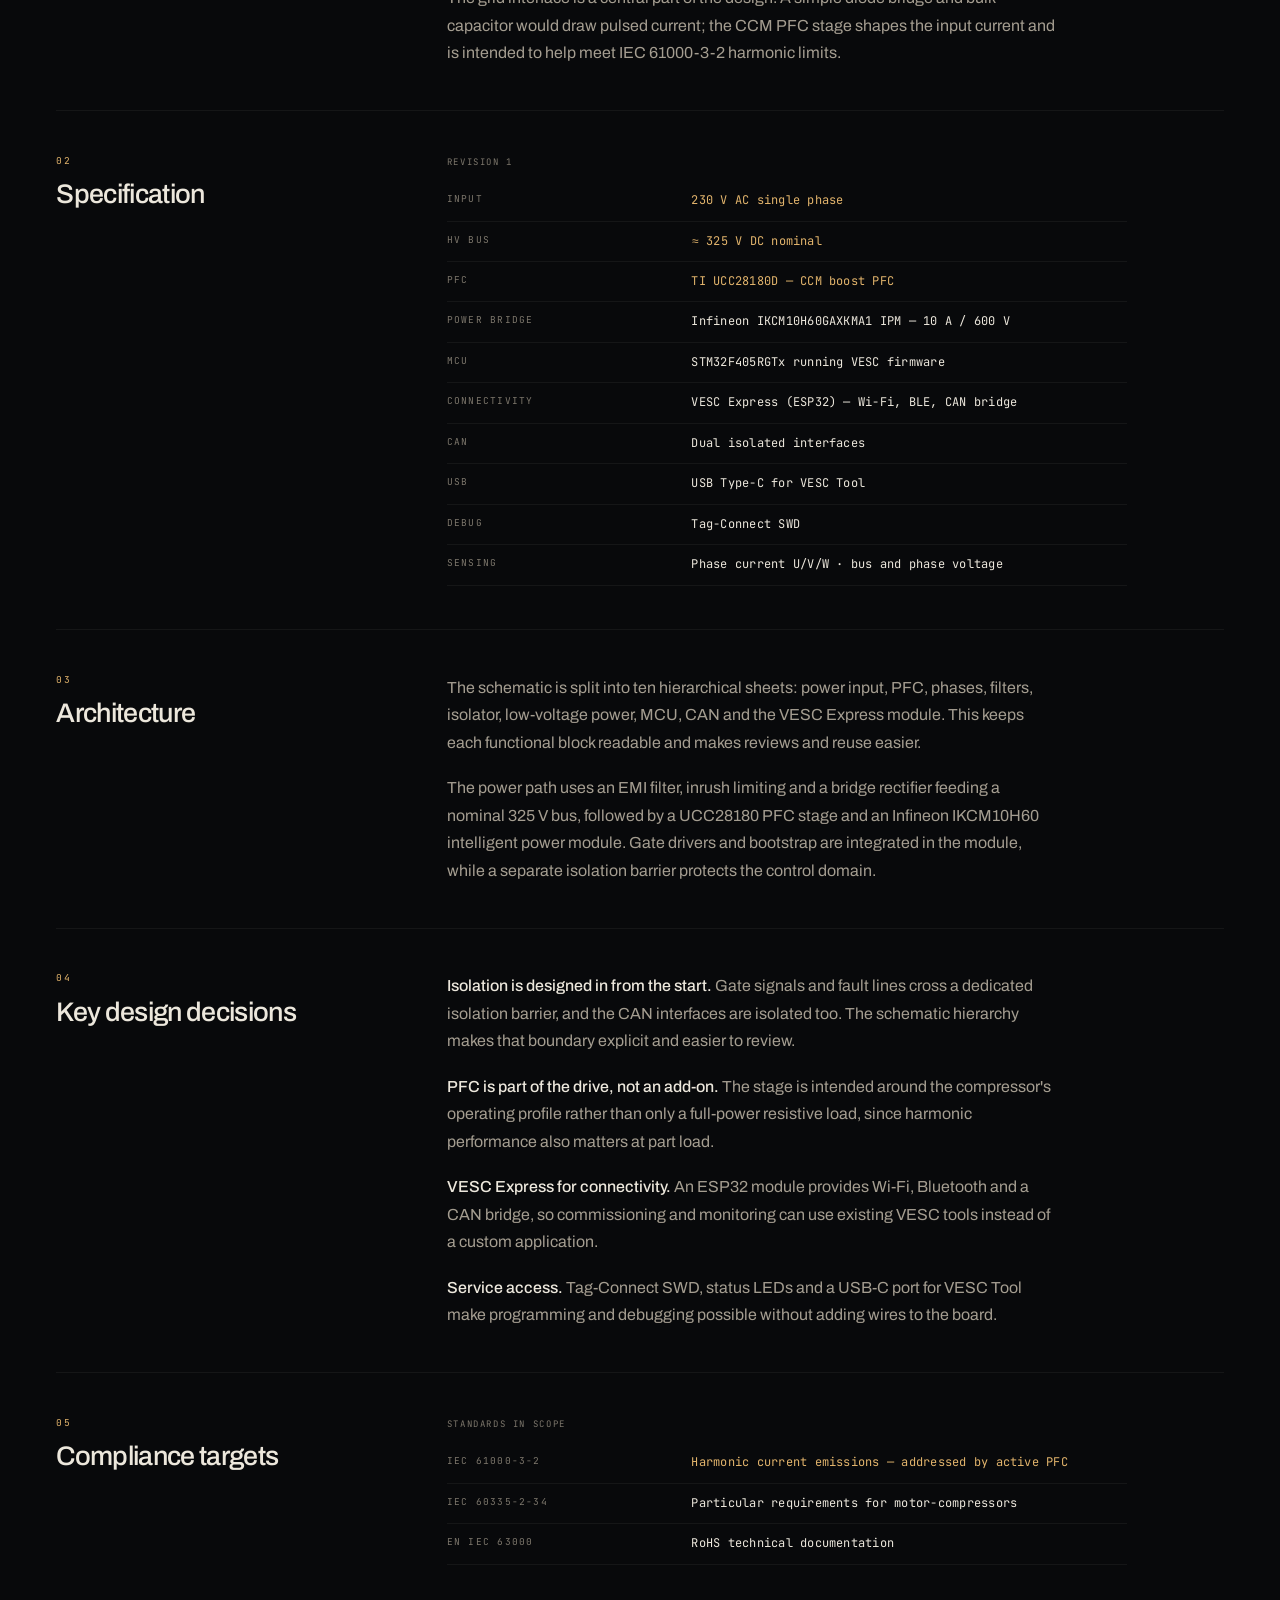
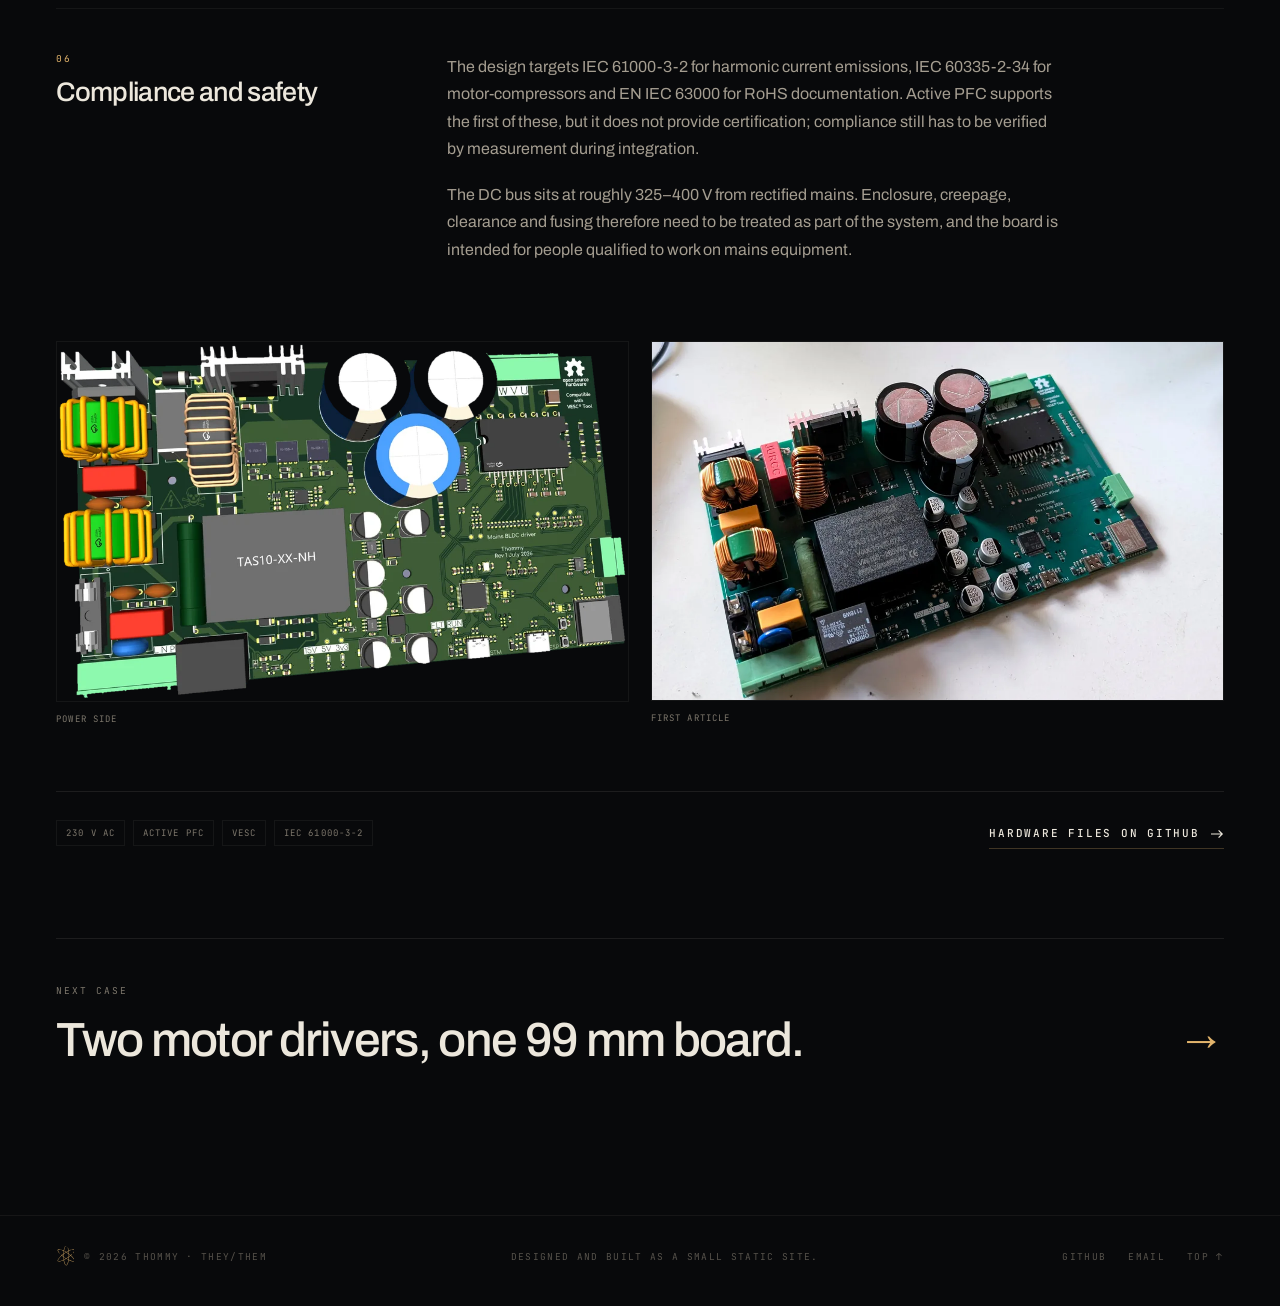
==== commit 8effaa16: "Reframe the compressor first-article photo" ====
--- a/projects/compressor-controller.html
+++ b/projects/compressor-controller.html
@@ -144,7 +144,7 @@
             <figure class="figure ">
               <img src="../assets/img/compressor-photo-1100.webp"
                    srcset="../assets/img/compressor-photo-1100.webp 1100w, ../assets/img/compressor-photo-1800.webp 1800w"
-                   sizes="(max-width: 860px) 92vw, 60vw" width="1800" height="1355" alt="The first assembled compressor controller on a workbench, with the power stage, PFC magnetics and capacitor bank visible." loading="lazy">
+                   sizes="(max-width: 860px) 92vw, 60vw" width="1800" height="1131" alt="The first assembled compressor controller on a workbench, with the power stage, PFC magnetics and capacitor bank visible." loading="lazy">
               <figcaption>First article</figcaption>
             </figure>
     </div>
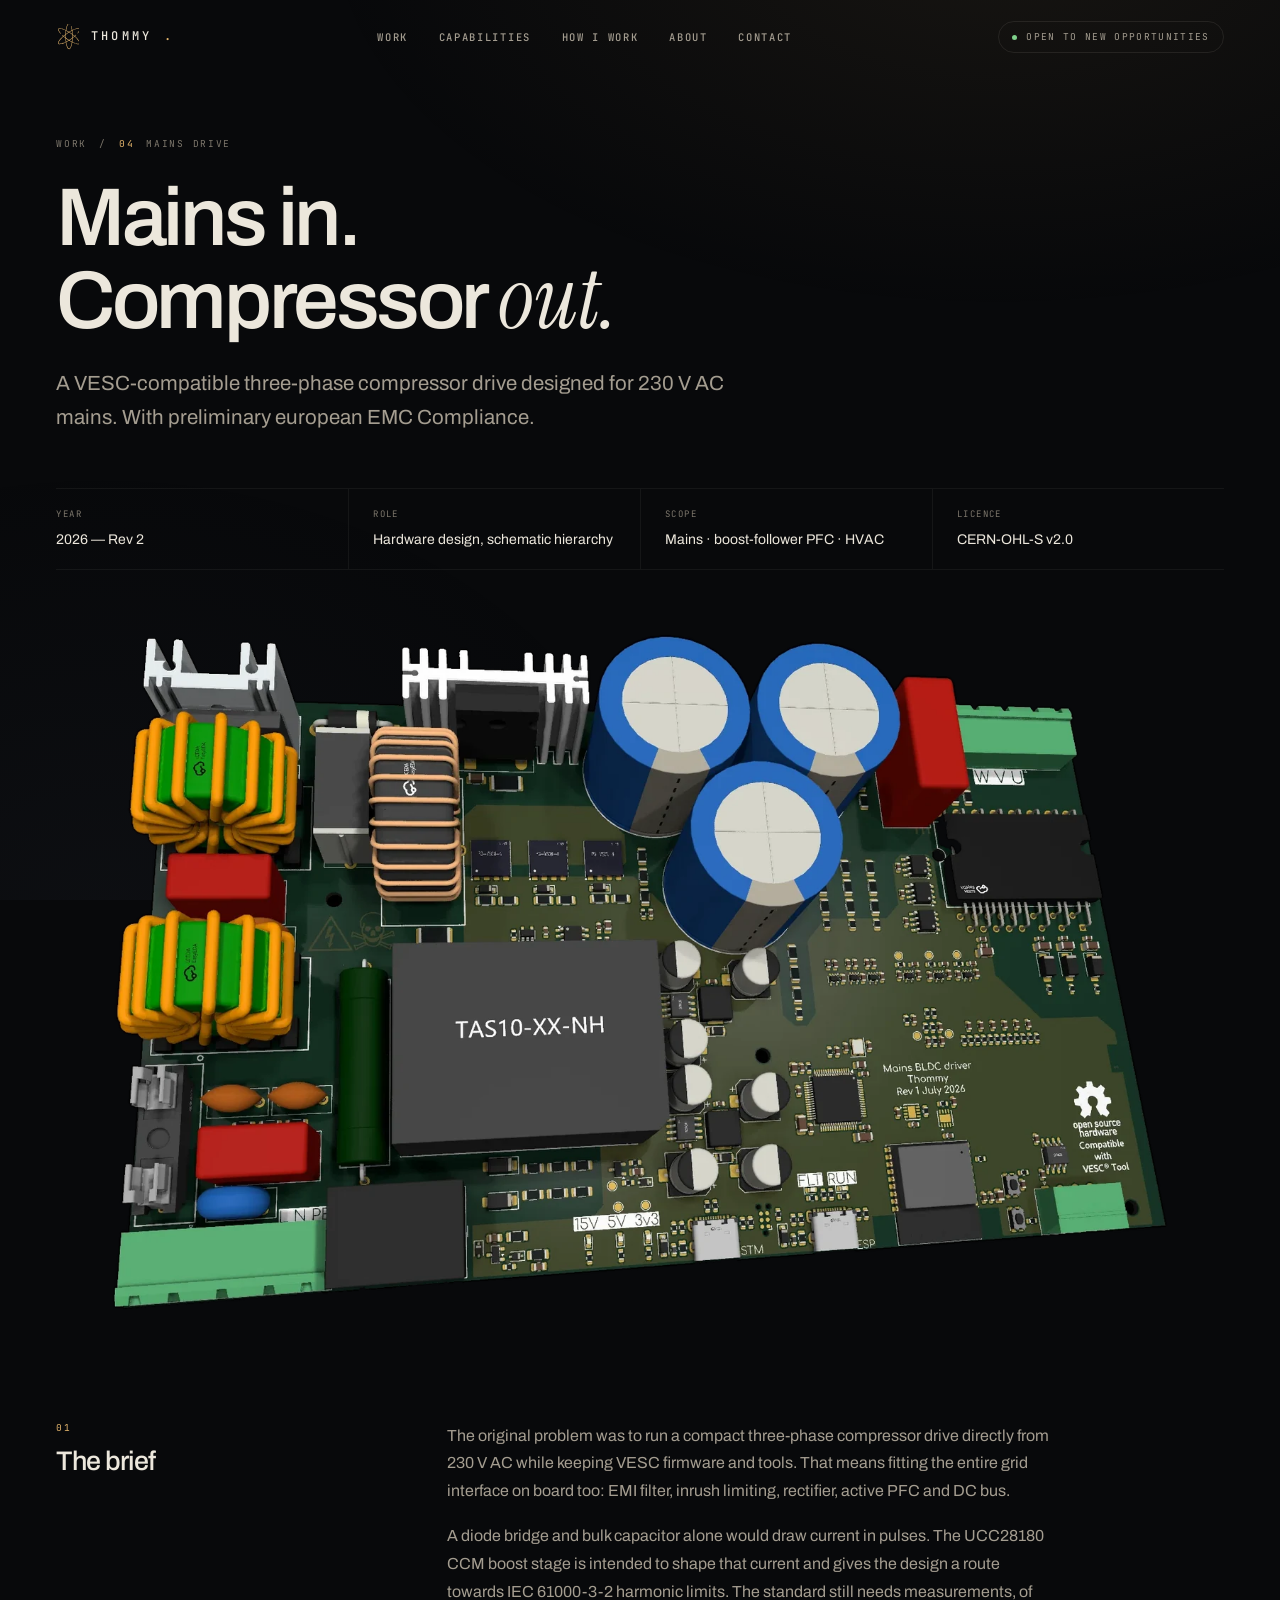
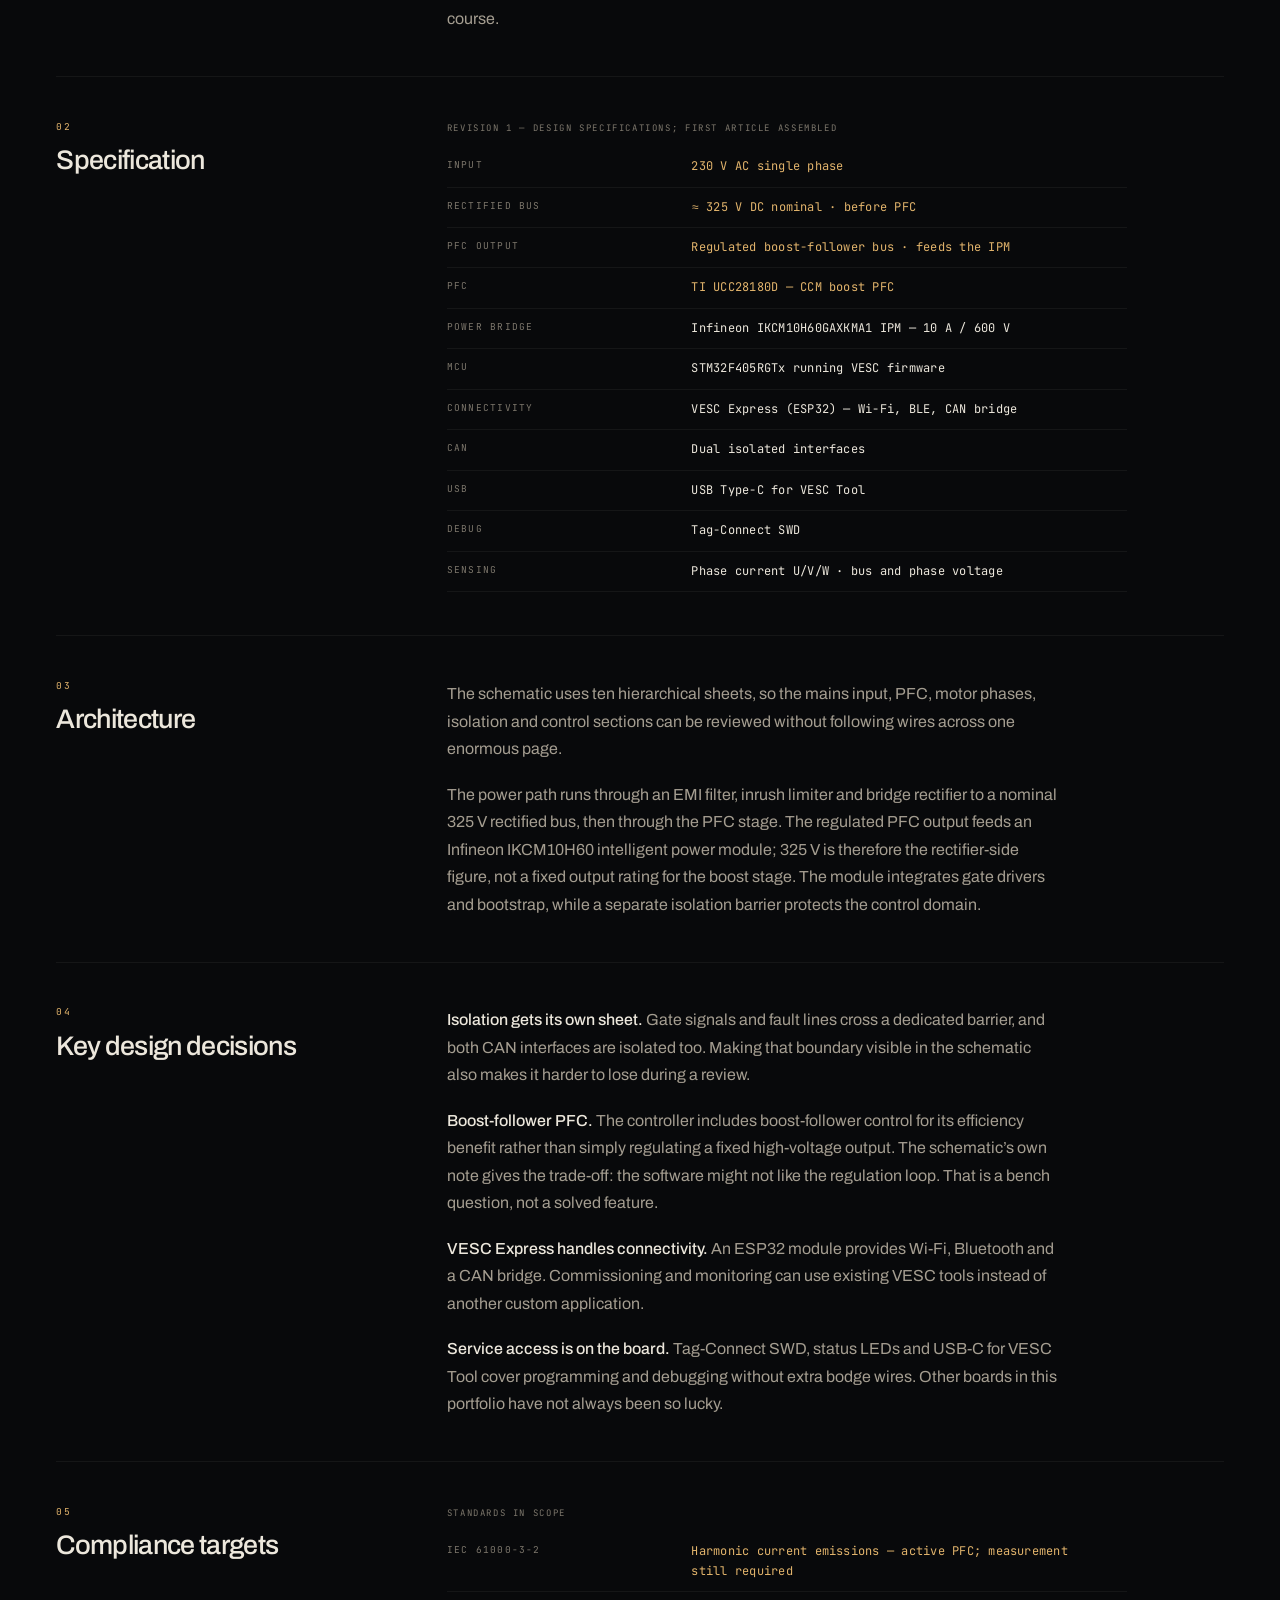
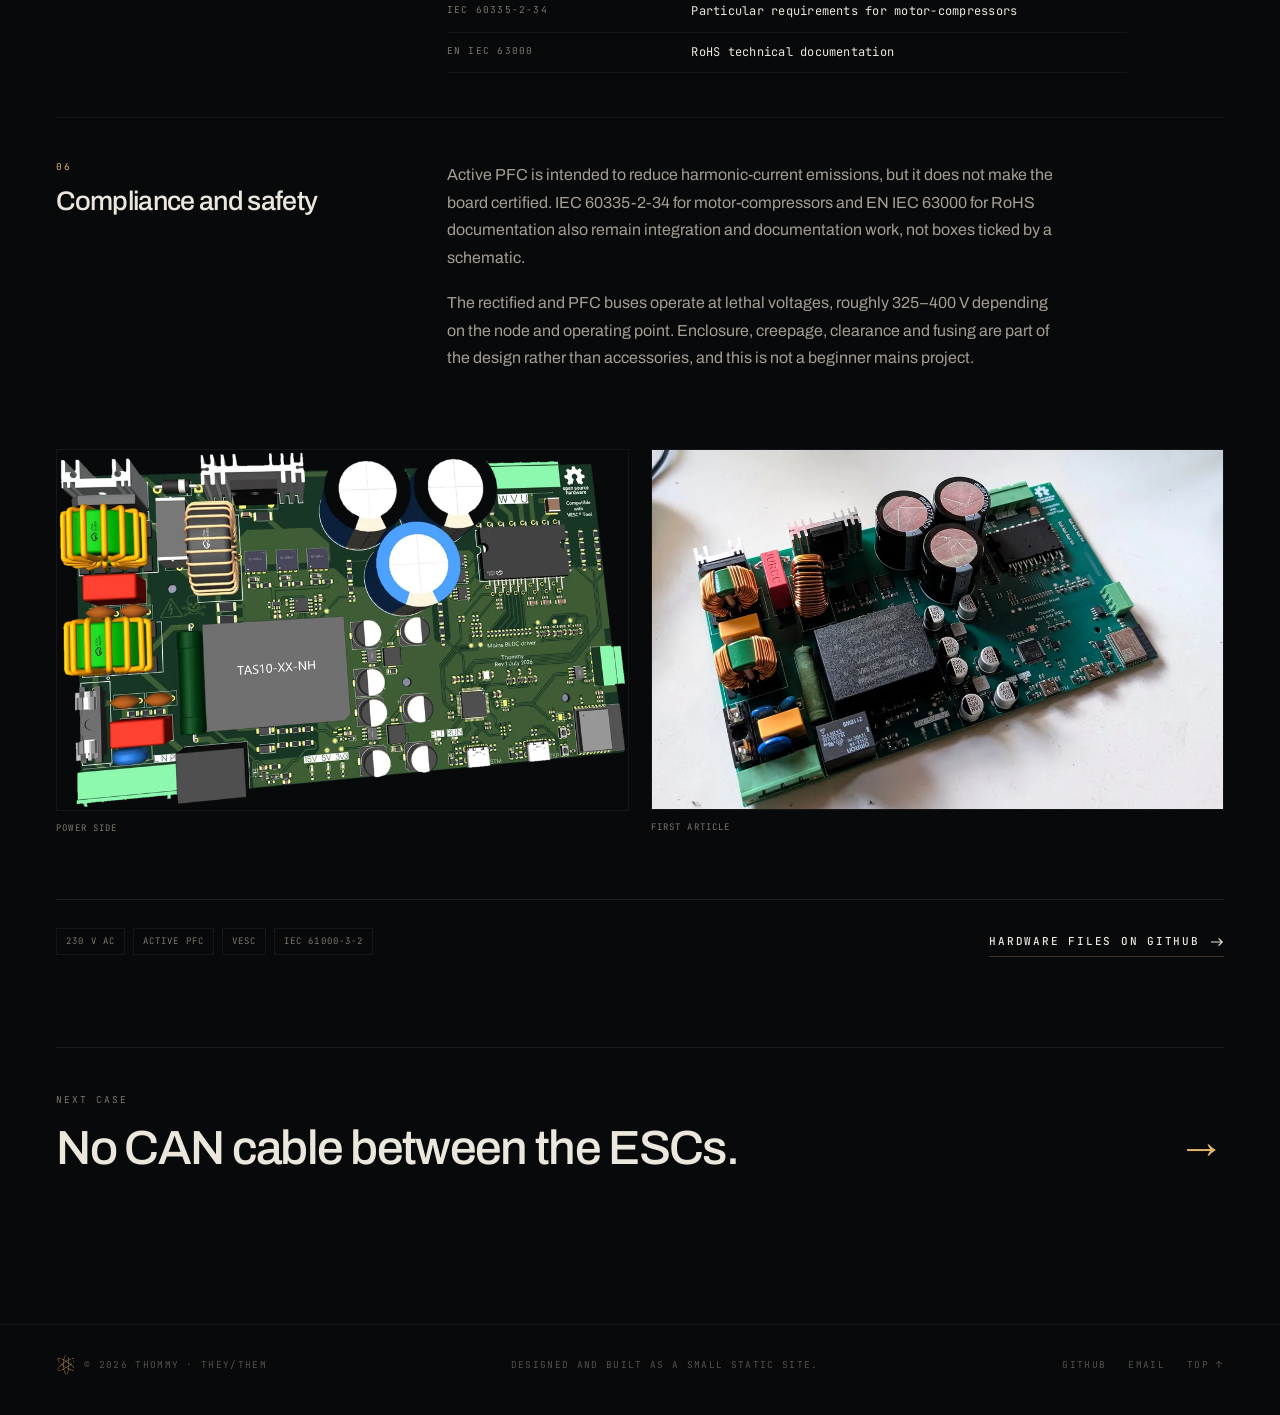
==== commit a03094e8: "Changed language" ====
--- a/projects/compressor-controller.html
+++ b/projects/compressor-controller.html
@@ -46,12 +46,12 @@
 <main id="top" class="case-hero">
   <div class="wrap">
     <p class="crumb"><a href="../index.html#work">Work</a> <span aria-hidden="true">/</span> <i>04</i> <span>Mains drive</span></p>
-    <h1>A compressor drive<br>with active <em class="serif">PFC.</em></h1>
-    <p class="lede">A 230 V AC, VESC-compatible drive for compressor and HVAC applications. Active PFC reduces harmonic current, while isolated gate signals and dual isolated CAN separate the control side from the mains domain.</p>
+    <h1>Mains in.<br>Compressor <em class="serif">out.</em></h1>
+    <p class="lede">A VESC-compatible three-phase compressor drive designed for 230 V AC mains. With preliminary european EMC Compliance.</p>
     <dl class="case-meta">
-        <div><dt>Year</dt><dd>2026 — Rev 1</dd></div>
+        <div><dt>Year</dt><dd>2026 — Rev 2</dd></div>
         <div><dt>Role</dt><dd>Hardware design, schematic hierarchy</dd></div>
-        <div><dt>Scope</dt><dd>Mains · 325 V bus · HVAC</dd></div>
+        <div><dt>Scope</dt><dd>Mains · boost-follower PFC · HVAC</dd></div>
         <div><dt>Licence</dt><dd>CERN-OHL-S v2.0</dd></div>
     </dl>
   </div>
@@ -67,19 +67,20 @@
         <h2><span class="n">01</span>The brief</h2>
         <div class="prose">
 
-          <p>This board is intended for compressor and HVAC applications where a compact three-phase drive has to run directly from 230 V AC. It combines a rectified DC bus, active power factor correction and an intelligent power module, while remaining compatible with VESC firmware and tools.</p>
-          <p>The grid interface is a central part of the design. A simple diode bridge and bulk capacitor would draw pulsed current; the CCM PFC stage shapes the input current and is intended to help meet IEC 61000-3-2 harmonic limits.</p>
-        
+          <p>The original problem was to run a compact three-phase compressor drive directly from 230 V AC while keeping VESC firmware and tools. That means fitting the entire grid interface on board too: EMI filter, inrush limiting, rectifier, active PFC and DC bus.</p>
+          <p>A diode bridge and bulk capacitor alone would draw current in pulses. The UCC28180 CCM boost stage is intended to shape that current and gives the design a route towards IEC 61000-3-2 harmonic limits. The standard still needs measurements, of course.</p>
+
         </div>
       </section>
       <section class="case-grid" data-reveal>
         <h2><span class="n">02</span>Specification</h2>
         <div>
           <table class="table">
-            <caption>Revision 1</caption>
+            <caption>Revision 1 — design specifications; first article assembled</caption>
             <tbody>
             <tr><th scope="row">Input</th><td class="num">230 V AC single phase</td></tr>
-            <tr><th scope="row">HV bus</th><td class="num">≈ 325 V DC nominal</td></tr>
+            <tr><th scope="row">Rectified bus</th><td class="num">≈ 325 V DC nominal · before PFC</td></tr>
+            <tr><th scope="row">PFC output</th><td class="num">Regulated boost-follower bus · feeds the IPM</td></tr>
             <tr><th scope="row">PFC</th><td class="num">TI UCC28180D — CCM boost PFC</td></tr>
             <tr><th scope="row">Power bridge</th><td>Infineon IKCM10H60GAXKMA1 IPM — 10 A / 600 V</td></tr>
             <tr><th scope="row">MCU</th><td>STM32F405RGTx running VESC firmware</td></tr>
@@ -96,20 +97,20 @@
         <h2><span class="n">03</span>Architecture</h2>
         <div class="prose">
 
-          <p>The schematic is split into ten hierarchical sheets: power input, PFC, phases, filters, isolator, low-voltage power, MCU, CAN and the VESC Express module. This keeps each functional block readable and makes reviews and reuse easier.</p>
-          <p>The power path uses an EMI filter, inrush limiting and a bridge rectifier feeding a nominal 325 V bus, followed by a UCC28180 PFC stage and an Infineon IKCM10H60 intelligent power module. Gate drivers and bootstrap are integrated in the module, while a separate isolation barrier protects the control domain.</p>
-        
+          <p>The schematic uses ten hierarchical sheets, so the mains input, PFC, motor phases, isolation and control sections can be reviewed without following wires across one enormous page.</p>
+          <p>The power path runs through an EMI filter, inrush limiter and bridge rectifier to a nominal 325 V rectified bus, then through the PFC stage. The regulated PFC output feeds an Infineon IKCM10H60 intelligent power module; 325 V is therefore the rectifier-side figure, not a fixed output rating for the boost stage. The module integrates gate drivers and bootstrap, while a separate isolation barrier protects the control domain.</p>
+
         </div>
       </section>
       <section class="case-grid" data-reveal>
         <h2><span class="n">04</span>Key design decisions</h2>
         <div class="prose">
 
-          <p><strong>Isolation is designed in from the start.</strong> Gate signals and fault lines cross a dedicated isolation barrier, and the CAN interfaces are isolated too. The schematic hierarchy makes that boundary explicit and easier to review.</p>
-          <p><strong>PFC is part of the drive, not an add-on.</strong> The stage is intended around the compressor's operating profile rather than only a full-power resistive load, since harmonic performance also matters at part load.</p>
-          <p><strong>VESC Express for connectivity.</strong> An ESP32 module provides Wi-Fi, Bluetooth and a CAN bridge, so commissioning and monitoring can use existing VESC tools instead of a custom application.</p>
-          <p><strong>Service access.</strong> Tag-Connect SWD, status LEDs and a USB-C port for VESC Tool make programming and debugging possible without adding wires to the board.</p>
-        
+          <p><strong>Isolation gets its own sheet.</strong> Gate signals and fault lines cross a dedicated barrier, and both CAN interfaces are isolated too. Making that boundary visible in the schematic also makes it harder to lose during a review.</p>
+          <p><strong>Boost-follower PFC.</strong> The controller includes boost-follower control for its efficiency benefit rather than simply regulating a fixed high-voltage output. The schematic’s own note gives the trade-off: the software might not like the regulation loop. That is a bench question, not a solved feature.</p>
+          <p><strong>VESC Express handles connectivity.</strong> An ESP32 module provides Wi-Fi, Bluetooth and a CAN bridge. Commissioning and monitoring can use existing VESC tools instead of another custom application.</p>
+          <p><strong>Service access is on the board.</strong> Tag-Connect SWD, status LEDs and USB-C for VESC Tool cover programming and debugging without extra bodge wires. Other boards in this portfolio have not always been so lucky.</p>
+
         </div>
       </section>
       <section class="case-grid" data-reveal>
@@ -118,7 +119,7 @@
           <table class="table">
             <caption>Standards in scope</caption>
             <tbody>
-            <tr><th scope="row">IEC 61000-3-2</th><td class="num">Harmonic current emissions — addressed by active PFC</td></tr>
+            <tr><th scope="row">IEC 61000-3-2</th><td class="num">Harmonic current emissions — active PFC; measurement still required</td></tr>
             <tr><th scope="row">IEC 60335-2-34</th><td>Particular requirements for motor-compressors</td></tr>
             <tr><th scope="row">EN IEC 63000</th><td>RoHS technical documentation</td></tr>
             </tbody>
@@ -129,9 +130,9 @@
         <h2><span class="n">06</span>Compliance and safety</h2>
         <div class="prose">
 
-          <p>The design targets IEC 61000-3-2 for harmonic current emissions, IEC 60335-2-34 for motor-compressors and EN IEC 63000 for RoHS documentation. Active PFC supports the first of these, but it does not provide certification; compliance still has to be verified by measurement during integration.</p>
-          <p>The DC bus sits at roughly 325–400 V from rectified mains. Enclosure, creepage, clearance and fusing therefore need to be treated as part of the system, and the board is intended for people qualified to work on mains equipment.</p>
-        
+          <p>Active PFC is intended to reduce harmonic-current emissions, but it does not make the board certified. IEC 60335-2-34 for motor-compressors and EN IEC 63000 for RoHS documentation also remain integration and documentation work, not boxes ticked by a schematic.</p>
+          <p>The rectified and PFC buses operate at lethal voltages, roughly 325–400 V depending on the node and operating point. Enclosure, creepage, clearance and fusing are part of the design rather than accessories, and this is not a beginner mains project.</p>
+
         </div>
       </section>
     <div class="figures">
@@ -158,7 +159,7 @@
   <div class="wrap">
     <a class="next-case" href="twin-gan.html">
       <span class="k">Next case</span>
-      <span class="t"><span>Two motor drivers, one 99 mm board.</span><span aria-hidden="true">→</span></span>
+      <span class="t"><span>No CAN cable between the ESCs.</span><span aria-hidden="true">→</span></span>
     </a>
   </div>
 </main>
